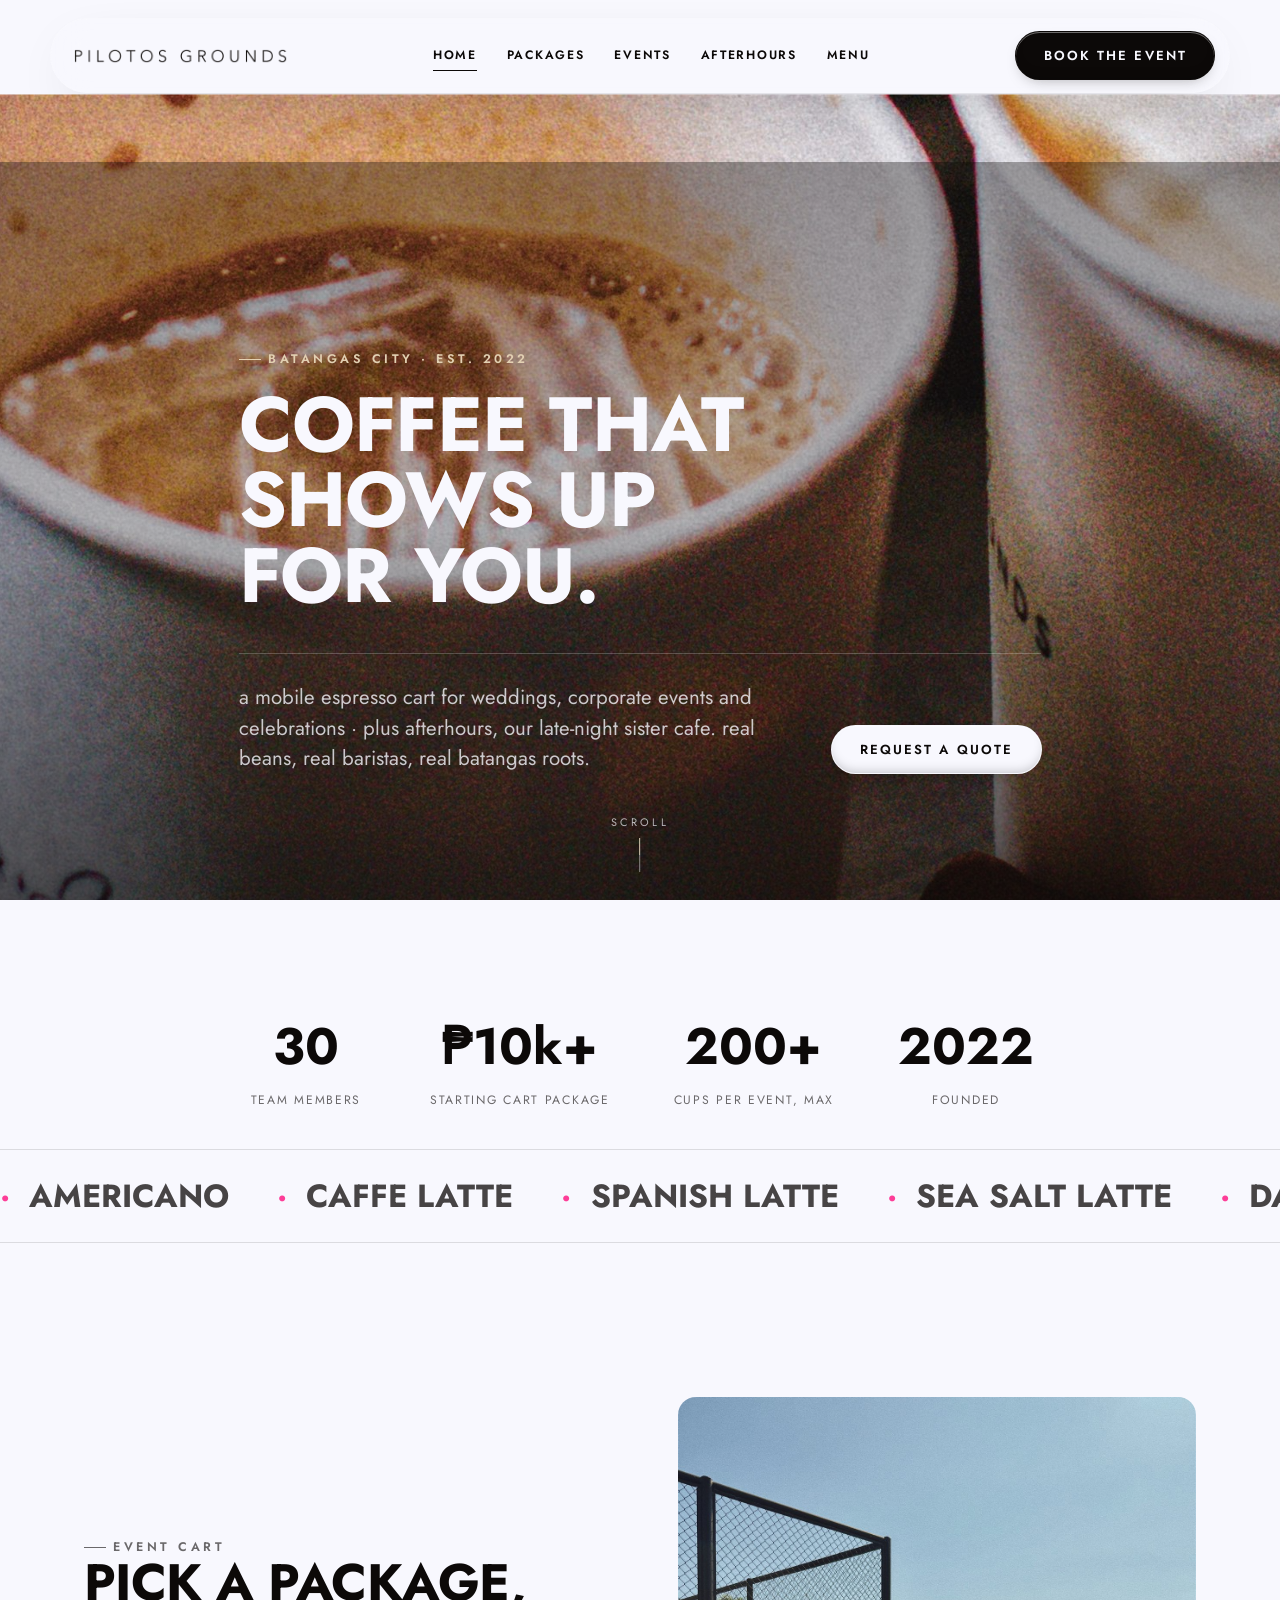
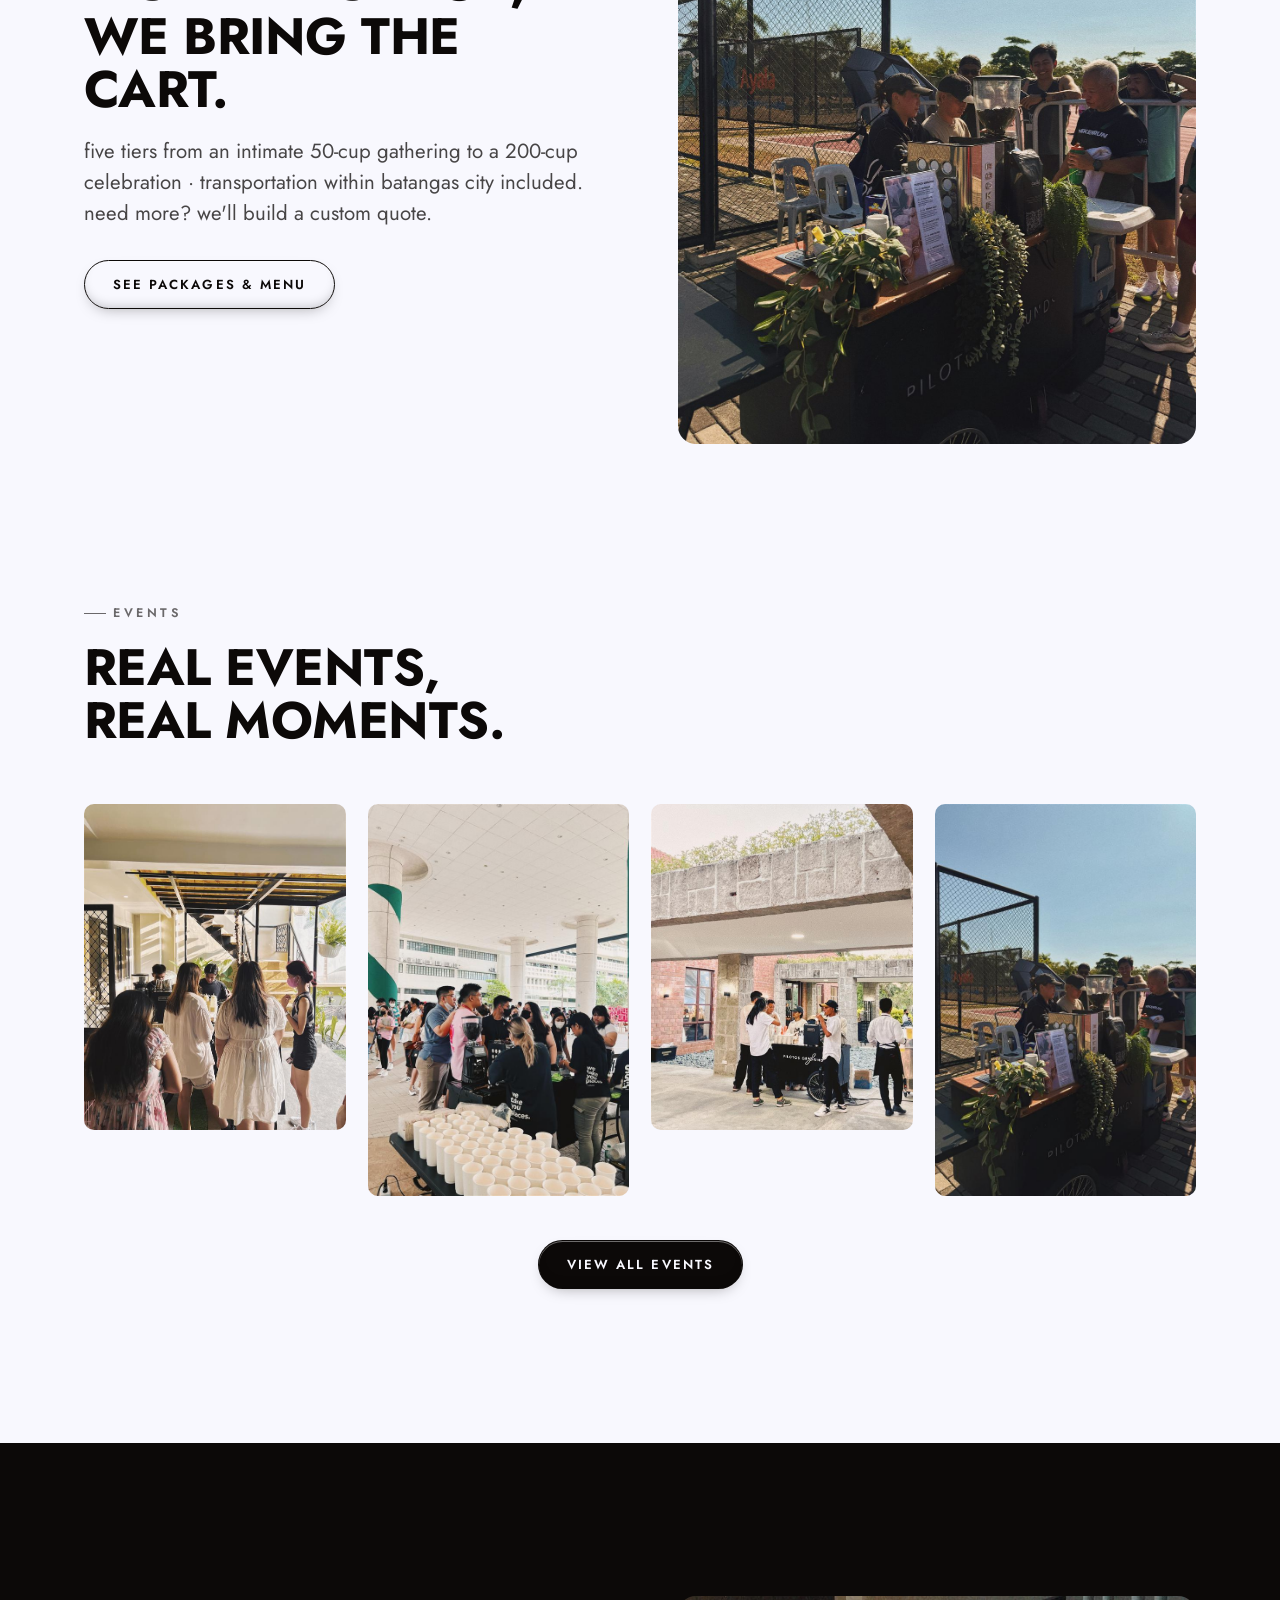
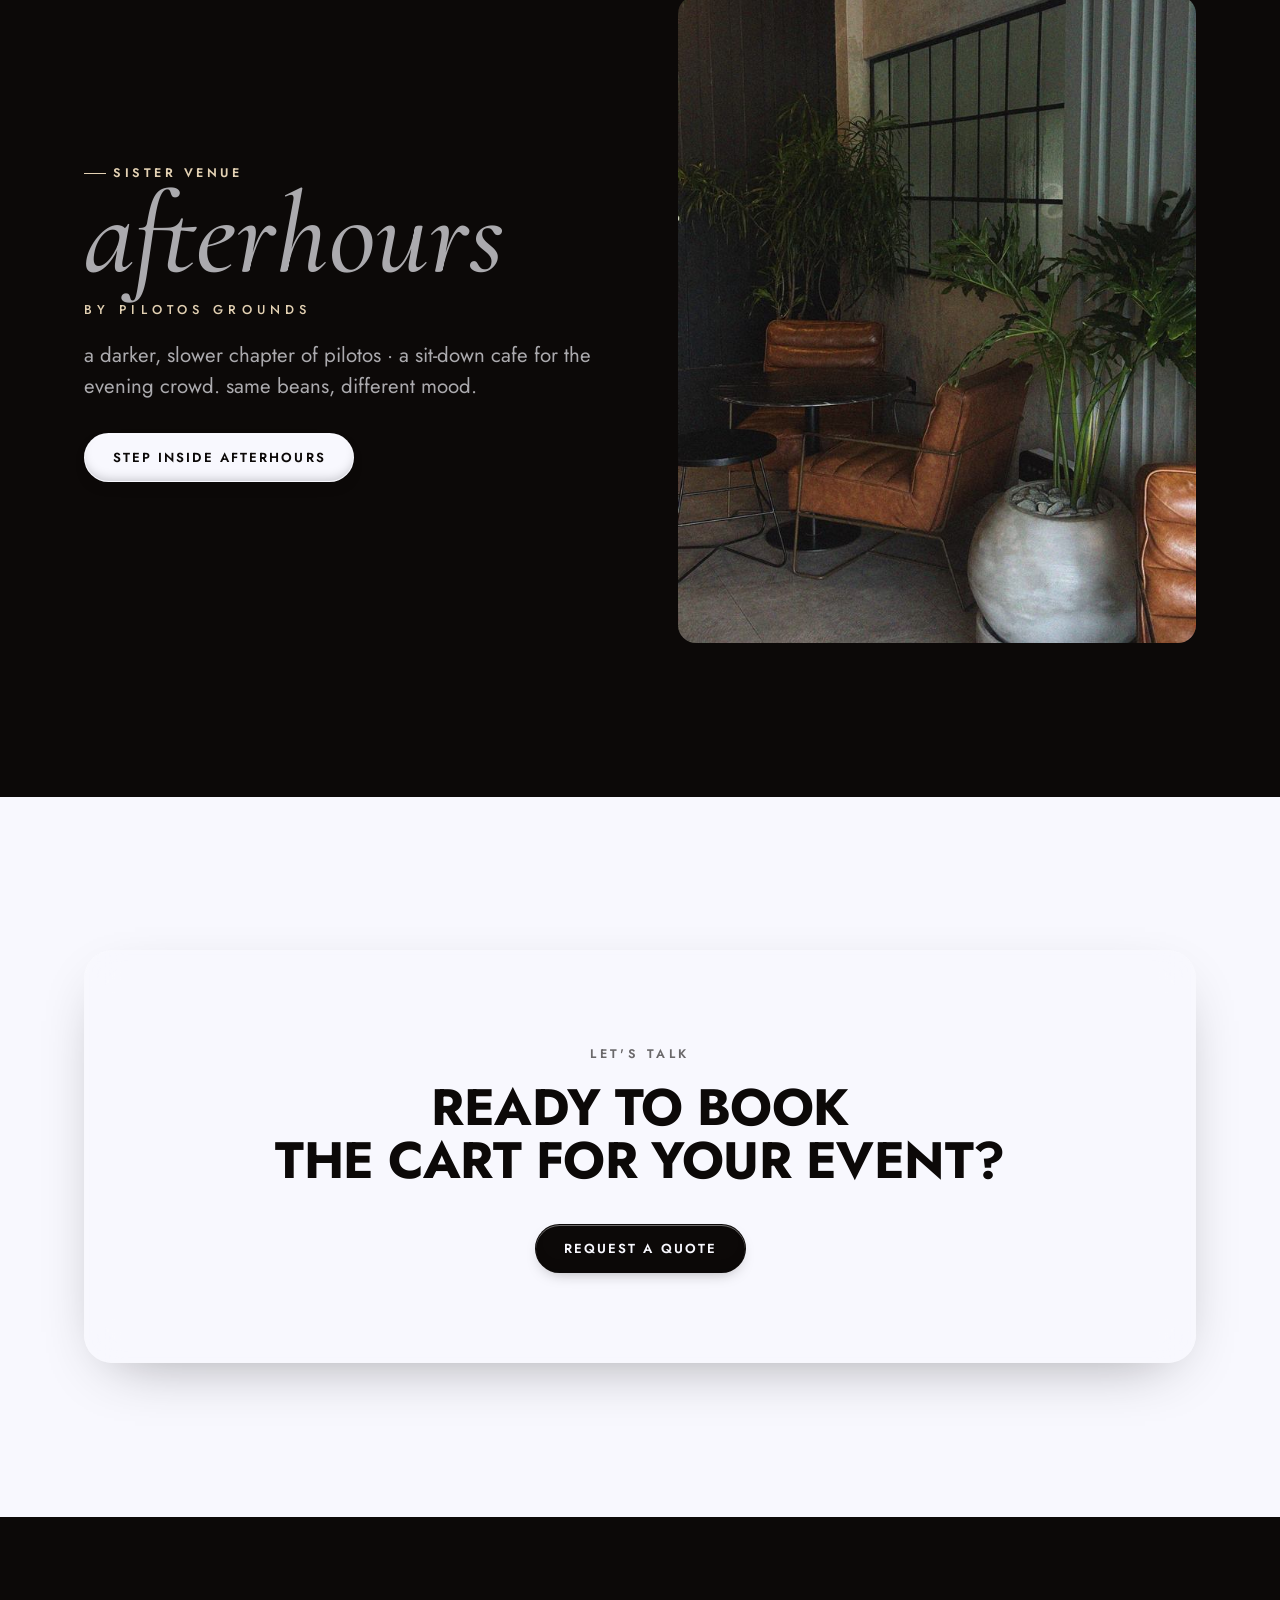
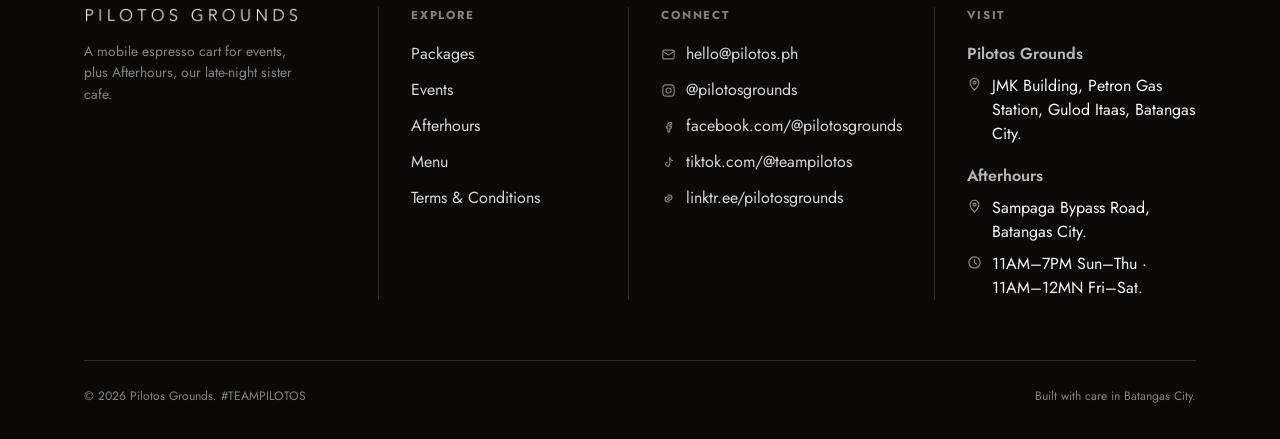
==== index.html @ 887de777 "Round 3 revisions: layout balancing across menu/packages/afterhours, gallery reorder Fix photo/text " ====
<!doctype html>
<html lang="en">
<head>
<meta charset="UTF-8">
<meta name="viewport" content="width=device-width, initial-scale=1">
<title>Pilotos Grounds · Mobile Coffee Cart &amp; Afterhours, Batangas City</title>
<meta name="description" content="Pilotos Grounds: a Batangas City coffee brand serving espresso through our mobile event cart and our late-night sister venue, Afterhours. Book your event cart today.">
<link rel="icon" href="assets/img/logo-black.png">
<link rel="stylesheet" href="assets/css/style.css">
<script>if(sessionStorage.getItem("pg_intro_seen")){document.write("<style>#preloader{display:none!important}</style>")}</script>
</head>
<body data-page="home">

<div id="preloader">
  <div class="preloader-mark"><img src="assets/img/logo-black.png" alt="" style="filter:invert(1)"></div>
</div>

<header class="site-nav glass">
  <a href="index.html" class="logo"><img src="assets/img/logo-black.png" alt="Pilotos Grounds"></a>
  <nav class="nav-links">
    <a href="index.html" data-page="home">Home</a>
    <a href="packages.html" data-page="packages">Packages</a>
    <a href="portfolio.html" data-page="portfolio">Events</a>
    <a href="afterhours.html" data-page="afterhours">Afterhours</a>
    <a href="menu.html" data-page="menu">Menu</a>
    <a href="contact.html?type=cart" class="btn btn--ghost">Book the Event</a>
  </nav>
  <div class="nav-cta">
    <a href="contact.html?type=cart" class="btn magnetic"><span>Book the Event</span></a>
    <button class="nav-toggle" aria-label="Menu"><span></span><span></span><span></span></button>
  </div>
</header>

<main>

  <!-- HERO -->
  <section class="hero">
    <div class="hero-media" data-parallax="0.18">
      <img src="assets/img/pilotos/home-hero.jpg" alt="Pilotos Grounds cups served at an event">
    </div>
    <div class="container">
      <p class="eyebrow hero-eyebrow" style="opacity:0;transform:translateY(16px)">batangas city · est. 2022</p>
      <h1><span class="line"><span>Coffee that</span></span><span class="line"><span>shows up</span></span><span class="line"><span>for you.</span></span></h1>
      <div class="hero-sub" style="opacity:0;transform:translateY(16px)">
        <p class="lede">a mobile espresso cart for weddings, corporate events and celebrations · plus afterhours, our late-night sister cafe. real beans, real baristas, real batangas roots.</p>
        <a href="contact.html" class="btn btn--light magnetic"><span>Request a Quote</span></a>
      </div>
    </div>
    <div class="scroll-cue"><span>Scroll</span><span class="stick"></span></div>
  </section>

  <!-- STATS -->
  <section class="section" style="padding-top:60px;padding-bottom:40px">
    <div class="container">
      <div class="stat-row reveal">
        <div class="stat"><span class="num"><span data-count="30">0</span></span><div class="cap">Team Members</div></div>
        <div class="stat"><span class="num">₱<span data-count="10">0</span>k+</span><div class="cap">Starting Cart Package</div></div>
        <div class="stat"><span class="num"><span data-count="200">0</span>+</span><div class="cap">Cups per Event, Max</div></div>
        <div class="stat"><span class="num"><span data-count="2022" data-no-group>0</span></span><div class="cap">Founded</div></div>
      </div>
    </div>
  </section>

  <!-- MARQUEE -->
  <div class="marquee">
    <div class="marquee-track">
      <span><i>·</i>Americano</span><span><i>·</i>Caffe Latte</span><span><i>·</i>Spanish Latte</span><span><i>·</i>Sea Salt Latte</span><span><i>·</i>Dark Mocha</span><span><i>·</i>Matcha Latte</span><span><i>·</i>Chocolatte</span>
      <span><i>·</i>Americano</span><span><i>·</i>Caffe Latte</span><span><i>·</i>Spanish Latte</span><span><i>·</i>Sea Salt Latte</span><span><i>·</i>Dark Mocha</span><span><i>·</i>Matcha Latte</span><span><i>·</i>Chocolatte</span>
    </div>
  </div>

  <!-- PACKAGES TEASER -->
  <section class="section">
    <div class="container split">
      <div class="reveal">
        <p class="eyebrow">event cart</p>
        <h2>Pick a package,<br>we bring the cart.</h2>
        <p class="lede" style="margin-top:20px">five tiers from an intimate 50-cup gathering to a 200-cup celebration · transportation within batangas city included. need more? we'll build a custom quote.</p>
        <a href="packages.html" class="btn btn--ghost magnetic" style="margin-top:32px"><span>See Packages &amp; Menu</span></a>
      </div>
      <div class="reveal-scale">
        <img src="assets/img/pilotos/DSC_0292.jpg" alt="Pilotos Grounds mobile cart set up at an event" style="border-radius:18px;aspect-ratio:4/5;object-fit:cover;">
      </div>
    </div>
  </section>

  <!-- PORTFOLIO TEASER -->
  <section class="section" style="padding-top:0">
    <div class="container">
      <div class="section-head reveal">
        <p class="eyebrow">events</p>
        <h2>Real events,<br>real moments.</h2>
      </div>
      <div class="grid grid-4 stagger">
        <div class="gallery-item"><img src="assets/img/pilotos/thumbs/home-event-1.jpg" alt="Pilotos Grounds cart serving guests at an event"></div>
        <div class="gallery-item tall"><img src="assets/img/pilotos/thumbs/home-event-2.jpg" alt="Pilotos Grounds cart at a corporate event"></div>
        <div class="gallery-item"><img src="assets/img/pilotos/thumbs/home-event-3.jpg" alt="Pilotos Grounds branded cart"></div>
        <div class="gallery-item tall"><img src="assets/img/pilotos/thumbs/home-event-4.jpg" alt="Pilotos Grounds cart at an outdoor sports event"></div>
      </div>
      <div style="text-align:center;margin-top:44px">
        <a href="portfolio.html" class="btn magnetic"><span>View All Events</span></a>
      </div>
    </div>
  </section>

  <!-- AFTERHOURS TEASER -->
  <section class="section theme-afterhours">
    <div class="container split">
      <div class="reveal-scale" style="order:2">
        <img src="assets/img/afterhours/interior/thumbs/sister-venue.jpg" alt="Afterhours by Pilotos Grounds lounge seating" style="border-radius:18px;aspect-ratio:4/5;object-fit:cover;">
      </div>
      <div class="reveal">
        <p class="eyebrow">sister venue</p>
        <p class="ah-wordmark">afterhours<small>by Pilotos Grounds</small></p>
        <p class="lede" style="margin-top:24px;max-width:44ch;">a darker, slower chapter of pilotos · a sit-down cafe for the evening crowd. same beans, different mood.</p>
        <a href="afterhours.html" class="btn btn--light magnetic" style="margin-top:32px"><span>Step Inside Afterhours</span></a>
      </div>
    </div>
  </section>

  <!-- CTA -->
  <section class="section">
    <div class="container">
      <div class="glass reveal" style="border-radius:28px;padding:clamp(40px,7vw,90px);text-align:center;">
        <p class="eyebrow no-line" style="justify-content:center">let's talk</p>
        <h2 style="margin-top:16px">Ready to book<br>the cart for your event?</h2>
        <a href="contact.html" class="btn magnetic" style="margin-top:36px"><span>Request a Quote</span></a>
      </div>
    </div>
  </section>


</main>

<footer class="site-footer">
  <div class="container">
    <div class="foot-top">
      <div>
        <div class="foot-logo"><img src="assets/img/logo-white.png" alt="Pilotos Grounds"></div>
        <p class="foot-tagline">A mobile espresso cart for events, plus Afterhours, our late-night sister cafe.</p>
      </div>
      <div>
        <h4>Explore</h4>
        <ul class="foot-links">
          <li><a href="packages.html">Packages</a></li>
          <li><a href="portfolio.html">Events</a></li>
          <li><a href="afterhours.html">Afterhours</a></li>
          <li><a href="menu.html">Menu</a></li>
          <li><a href="packages.html#terms">Terms &amp; Conditions</a></li>
        </ul>
      </div>
      <div>
        <h4>Connect</h4>
        <ul class="foot-links">
          <li><a href="mailto:hello@pilotos.ph"><svg viewBox="0 0 24 24" fill="none" stroke="currentColor" stroke-width="1.8" stroke-linecap="round" stroke-linejoin="round"><rect x="3" y="5" width="18" height="14" rx="2"/><path d="m3 7 9 6 9-6"/></svg>hello@pilotos.ph</a></li>
          <li><a href="https://instagram.com/pilotosgrounds" target="_blank" rel="noopener"><svg viewBox="0 0 24 24" fill="none" stroke="currentColor" stroke-width="1.8" stroke-linecap="round" stroke-linejoin="round"><rect x="3" y="3" width="18" height="18" rx="5"/><circle cx="12" cy="12" r="4"/><circle cx="17.5" cy="6.5" r="1" fill="currentColor" stroke="none"/></svg>@pilotosgrounds</a></li>
          <li><a href="https://www.facebook.com/@pilotosgrounds" target="_blank" rel="noopener"><svg viewBox="0 0 24 24" fill="none" stroke="currentColor" stroke-width="1.8" stroke-linecap="round" stroke-linejoin="round"><path d="M15 8.5h2V5.5h-2a4 4 0 0 0-4 4v2H9v3h2v6h3v-6h2.2l.8-3H14v-2a1 1 0 0 1 1-1Z"/></svg>facebook.com/@pilotosgrounds</a></li>
          <li><a href="https://www.tiktok.com/@teampilotos" target="_blank" rel="noopener"><svg viewBox="0 0 24 24" fill="none" stroke="currentColor" stroke-width="1.8" stroke-linecap="round" stroke-linejoin="round"><path d="M14 4v10.8a3.3 3.3 0 1 1-3-3.28"/><path d="M14 4c0 2.6 2 4.6 4.5 4.7"/></svg>tiktok.com/@teampilotos</a></li>
          <li><a href="https://linktr.ee/pilotosgrounds" target="_blank" rel="noopener"><svg viewBox="0 0 24 24" fill="none" stroke="currentColor" stroke-width="1.8" stroke-linecap="round" stroke-linejoin="round"><path d="m9.5 14.5 5-5"/><path d="M11 6.5h2.5a4 4 0 0 1 0 8H12"/><path d="M13 17.5h-2.5a4 4 0 0 1 0-8H12"/></svg>linktr.ee/pilotosgrounds</a></li>
        </ul>
      </div>
      <div>
        <h4>Visit</h4>
        <p style="font-weight:600;opacity:.85;margin-bottom:4px">Pilotos Grounds</p>
        <div class="foot-visit-row"><svg viewBox="0 0 24 24" fill="none" stroke="currentColor" stroke-width="1.8" stroke-linecap="round" stroke-linejoin="round"><path d="M12 21s7-7.4 7-12a7 7 0 1 0-14 0c0 4.6 7 12 7 12Z"/><circle cx="12" cy="9" r="2.4"/></svg><span>JMK Building, Petron Gas Station, Gulod Itaas, Batangas City.</span></div>
        <p style="font-weight:600;opacity:.85;margin-top:18px;margin-bottom:4px">Afterhours</p>
        <div class="foot-visit-row"><svg viewBox="0 0 24 24" fill="none" stroke="currentColor" stroke-width="1.8" stroke-linecap="round" stroke-linejoin="round"><path d="M12 21s7-7.4 7-12a7 7 0 1 0-14 0c0 4.6 7 12 7 12Z"/><circle cx="12" cy="9" r="2.4"/></svg><span>Sampaga Bypass Road, Batangas City.</span></div>
        <div class="foot-visit-row"><svg viewBox="0 0 24 24" fill="none" stroke="currentColor" stroke-width="1.8" stroke-linecap="round" stroke-linejoin="round"><circle cx="12" cy="12" r="9"/><path d="M12 7.5v5l3.2 2"/></svg><span>11AM–7PM Sun–Thu · 11AM–12MN Fri–Sat.</span></div>
      </div>
    </div>
    <div class="foot-bottom">
      <span>© 2026 Pilotos Grounds. #TEAMPILOTOS</span>
      <span>Built with care in Batangas City.</span>
    </div>
  </div>
</footer>

<div id="lightbox">
  <button class="lb-close">Close ✕</button>
  <button class="lb-nav lb-prev" aria-label="Previous image">‹</button>
  <img src="" alt="">
  <button class="lb-nav lb-next" aria-label="Next image">›</button>
</div>

<nav class="mobile-tabbar" aria-label="Mobile navigation">
  <div class="mobile-tabbar-inner">
    <a href="index.html" data-page="home">
      <svg viewBox="0 0 24 24" fill="none" stroke="currentColor" stroke-width="1.8" stroke-linecap="round" stroke-linejoin="round"><path d="M3 11l9-7 9 7"/><path d="M5 9.5V20a1 1 0 0 0 1 1h4v-6h4v6h4a1 1 0 0 0 1-1V9.5"/></svg>
      <span>Home</span>
    </a>
    <a href="packages.html" data-page="packages">
      <svg viewBox="0 0 24 24" fill="none" stroke="currentColor" stroke-width="1.8" stroke-linecap="round" stroke-linejoin="round"><circle cx="9" cy="20" r="1.4"/><circle cx="17" cy="20" r="1.4"/><path d="M3 4h2l2.2 11.2a2 2 0 0 0 2 1.6h7.6a2 2 0 0 0 2-1.6L21 8H6"/></svg>
      <span>Packages</span>
    </a>
    <a href="menu.html" data-page="menu">
      <svg viewBox="0 0 24 24" fill="none" stroke="currentColor" stroke-width="1.8" stroke-linecap="round" stroke-linejoin="round"><path d="M4 8h13v6a5 5 0 0 1-5 5H9a5 5 0 0 1-5-5V8Z"/><path d="M17 9h1.5a2.5 2.5 0 0 1 0 5H17"/></svg>
      <span>Menu</span>
    </a>
    <a href="portfolio.html" data-page="portfolio">
      <svg viewBox="0 0 24 24" fill="none" stroke="currentColor" stroke-width="1.8" stroke-linecap="round" stroke-linejoin="round"><rect x="3" y="3" width="8" height="8" rx="1.5"/><rect x="13" y="3" width="8" height="8" rx="1.5"/><rect x="3" y="13" width="8" height="8" rx="1.5"/><rect x="13" y="13" width="8" height="8" rx="1.5"/></svg>
      <span>Events</span>
    </a>
    <a href="contact.html" data-page="contact">
      <svg viewBox="0 0 24 24" fill="none" stroke="currentColor" stroke-width="1.8" stroke-linecap="round" stroke-linejoin="round"><rect x="3" y="5" width="18" height="14" rx="2"/><path d="m3 7 9 6 9-6"/></svg>
      <span>Contact</span>
    </a>
  </div>
</nav>

<script src="https://cdnjs.cloudflare.com/ajax/libs/gsap/3.12.5/gsap.min.js"></script>
<script src="https://cdnjs.cloudflare.com/ajax/libs/gsap/3.12.5/ScrollTrigger.min.js"></script>
<script src="https://cdn.jsdelivr.net/npm/@studio-freight/lenis@1.0.42/dist/lenis.min.js"></script>
<script src="assets/js/main.js"></script>
</body>
</html>
---- assets/css/style.css ----
/* ==========================================================================
   PILOTOS GROUNDS — design tokens + base
   Brand colors/type per brand guide. Motion-forward, glass UI, premium feel.
   ========================================================================== */

@import url('https://fonts.googleapis.com/css2?family=Jost:wght@300;400;500;600;700&family=Cormorant+Garamond:ital,wght@0,400;0,500;1,400&display=swap');

/* Smooth cross-page transitions (progressive enhancement — ignored where unsupported) */
@view-transition{
  navigation: auto;
}

:root{
  /* brand palette (exact hexes from brand guide p.6) */
  --black:   #0C0908;
  --white:   #F8F8FE;
  --beige:   #E3D1B3;
  --pink:    #FF0077;

  --ink:     var(--black);
  --paper:   var(--white);
  --line:    rgba(12,9,8,0.12);

  --font-sans: "Avenir Next", Avenir, "Jost", "Segoe UI", Helvetica, Arial, sans-serif;
  --font-display: "Avenir Next", Avenir, "Jost", "Segoe UI", Helvetica, Arial, sans-serif;
  --font-script: "Cormorant Garamond", "Times New Roman", serif;

  --container: 1240px;
  --gutter: clamp(20px, 5vw, 64px);

  --ease: cubic-bezier(.16,.84,.24,1);
  --dur-fast: .3s;
  --dur: .6s;
  --dur-slow: 1s;

  --radius: 18px;
  --radius-sm: 10px;

  color-scheme: light;
}

*, *::before, *::after{ box-sizing: border-box; }
html{ scroll-behavior: auto; }
html.has-lenis{ scroll-behavior: auto; }

body{
  margin:0;
  background: var(--paper);
  color: var(--ink);
  font-family: var(--font-sans);
  font-weight: 400;
  line-height: 1.5;
  -webkit-font-smoothing: antialiased;
  overflow-x: hidden;
}

img{ max-width:100%; display:block; }
a{ color: inherit; text-decoration:none; }
button{ font-family: inherit; cursor:pointer; }
ul{ list-style:none; margin:0; padding:0; }
h1,h2,h3,h4,p{ margin:0; }

.container{ max-width: var(--container); margin-inline:auto; padding-inline: var(--gutter); }

section{ position:relative; }

.eyebrow{
  display:inline-flex; align-items:center; gap:.6em;
  font-size: .78rem; letter-spacing:.28em; text-transform:uppercase;
  color: var(--ink); opacity:.6; font-weight:600;
}
.eyebrow::before{
  content:""; width: 22px; height:1px; background: currentColor; display:inline-block;
}
.eyebrow.no-line::before{ display:none; }

h1, .h1{
  font-family: var(--font-display);
  font-weight: 700;
  letter-spacing: -.01em;
  font-size: clamp(2.6rem, 6vw, 5.4rem);
  line-height: .98;
  text-transform: uppercase;
}
h2, .h2{
  font-family: var(--font-display);
  font-weight: 700;
  font-size: clamp(2rem, 4vw, 3.2rem);
  line-height: 1.04;
  text-transform: uppercase;
  letter-spacing: -.01em;
}
h3, .h3{
  font-family: var(--font-display);
  font-weight: 600;
  font-size: clamp(1.2rem, 2vw, 1.6rem);
  letter-spacing: .01em;
}
p{ color: rgba(12,9,8,.72); }
.lede{ font-size: clamp(1.05rem, 1.6vw, 1.35rem); color: rgba(12,9,8,.75); max-width: 46ch; }
@media (max-width: 480px){
  .lede-compact{ font-size: .88rem; line-height:1.5; }
}

/* ==========================================================================
   Buttons
   ========================================================================== */
.btn{
  --btn-fg: var(--white);
  --btn-bg: var(--black);
  position:relative;
  display:inline-flex; align-items:center; justify-content:center; gap:.6em;
  padding: 1.05em 2.1em;
  border-radius: 999px;
  background: var(--btn-bg);
  color: var(--btn-fg);
  font-size: .82rem;
  letter-spacing:.16em;
  text-transform:uppercase;
  font-weight:600;
  border: 1px solid transparent;
  box-shadow: inset 0 1px 0 rgba(255,255,255,.4), inset 0 -6px 12px -6px rgba(0,0,0,.25), 0 6px 16px -8px rgba(12,9,8,.4);
  transition: transform .5s var(--ease), background .35s ease, color .35s ease, border-color .35s ease, box-shadow .35s ease;
  overflow:hidden;
  isolation:isolate;
}
.btn::before{
  content:"";
  position:absolute; inset:0;
  background: var(--pink);
  transform: translateY(101%);
  transition: transform .45s var(--ease);
  z-index:-1;
}
.btn::after{
  content:"";
  position:absolute; top:-20%; left:-65%; width:35%; height:140%;
  background: linear-gradient(115deg, transparent, rgba(255,255,255,.65) 45%, transparent 70%);
  transform: skewX(-22deg);
  transition: left .85s var(--ease);
  pointer-events:none;
}
.btn:hover::before{ transform:translateY(0); }
.btn:hover::after{ left:135%; }
.btn:hover{ color: var(--white); box-shadow: inset 0 1px 0 rgba(255,255,255,.5), inset 0 -6px 14px -6px rgba(0,0,0,.3), 0 10px 24px -10px rgba(12,9,8,.5); }
.btn:active{ transform: scale(.96); }

.btn--ghost{
  --btn-bg: transparent;
  --btn-fg: var(--ink);
  border-color: currentColor;
}
.btn--ghost::before{ background: var(--ink); }
.btn--ghost:hover{ color: var(--white); }

.btn--light{
  --btn-bg: var(--white);
  --btn-fg: var(--black);
}
.btn--light::before{ background: var(--pink); }

/* magnetic wrapper set by JS via inline transform on .btn */
.magnetic{ will-change: transform; }

/* ==========================================================================
   Glass surfaces
   ========================================================================== */
.glass{
  background: rgba(248,248,254,0.55);
  backdrop-filter: blur(18px) saturate(140%);
  -webkit-backdrop-filter: blur(18px) saturate(140%);
  border: 1px solid rgba(248,248,254,0.6);
  box-shadow: 0 20px 60px -30px rgba(12,9,8,.45);
}
.glass-dark{
  background: rgba(12,9,8,0.45);
  backdrop-filter: blur(18px) saturate(140%);
  -webkit-backdrop-filter: blur(18px) saturate(140%);
  border: 1px solid rgba(248,248,254,0.14);
  box-shadow: 0 20px 60px -30px rgba(0,0,0,.6);
}

/* ==========================================================================
   Preloader
   ========================================================================== */
#preloader{
  position:fixed; inset:0; z-index:9999;
  background: var(--black);
  display:flex; align-items:center; justify-content:center;
  transition: opacity .8s var(--ease), visibility .8s var(--ease);
}
#preloader.is-hidden{ opacity:0; visibility:hidden; pointer-events:none; }
.preloader-mark{
  width: min(280px, 56vw);
}
.preloader-mark img{ width:100%; height:auto; display:block; animation: logo-pop .9s var(--ease) forwards; }
@keyframes logo-pop{
  0%{ transform: scale(.88) translateY(10px); opacity:0; }
  100%{ transform: none; opacity:1; }
}
/* ==========================================================================
   Custom cursor (desktop / fine pointer only, toggled via JS + media query)
   ========================================================================== */
.has-custom-cursor,
.has-custom-cursor a,
.has-custom-cursor button,
.has-custom-cursor .gallery-item{
  cursor: url("../img/cursor-cup.svg") 2 2, auto;
}
html.has-custom-cursor body.theme-afterhours,
html.has-custom-cursor body.theme-afterhours a,
html.has-custom-cursor body.theme-afterhours button,
html.has-custom-cursor body.theme-afterhours .gallery-item{
  cursor: url("../img/cursor-cup-white.svg") 2 2, auto;
}

/* ==========================================================================
   Nav
   ========================================================================== */
.site-nav{
  position:fixed; top: 18px; left:50%; transform: translateX(-50%);
  z-index: 500;
  width: min(1180px, calc(100% - 32px));
  display:flex; align-items:center; justify-content:space-between;
  padding: 12px 14px 12px 22px;
  border-radius: 999px;
  transition: background .4s ease, box-shadow .4s ease;
}
.site-nav .logo img{ height: 16px; width:auto; }
.nav-links{ display:flex; align-items:center; gap: 30px; }
.nav-links a{
  position:relative;
  font-size:.76rem; letter-spacing:.14em; text-transform:uppercase; font-weight:600;
  padding: 4px 0;
}
.nav-links a::after{
  content:""; position:absolute; left:0; bottom:-2px; width:100%; height:1px;
  background: currentColor; transform: scaleX(0); transform-origin: right;
  transition: transform .4s var(--ease);
}
.nav-links a:hover::after, .nav-links a.is-active::after{ transform: scaleX(1); transform-origin:left; }
.nav-links a.is-active{ opacity: 1; }
.nav-cta{ display:flex; align-items:center; gap:14px; }
.nav-toggle{ display:none; background:none; border:0; width:44px; height:44px; position:relative; }
.nav-toggle span{ position:absolute; left:11px; right:11px; height:2px; background: var(--ink); transition: transform .3s ease, opacity .3s ease; }
.nav-toggle span:nth-child(1){ top:14px; }
.nav-toggle span:nth-child(2){ top:21px; }
.nav-toggle span:nth-child(3){ top:28px; }

.site-nav.theme-afterhours.glass{
  background: rgba(12,9,8,0.55);
  border-color: rgba(248,248,254,0.14);
}

@media (max-width: 880px){
  .nav-links{
    position:fixed; inset: 78px 12px auto 12px;
    flex-direction:column; align-items:flex-start; gap:22px;
    padding: 28px 24px; border-radius: 26px;
    background: rgba(248,248,254,.6);
    backdrop-filter: blur(24px) saturate(180%);
    -webkit-backdrop-filter: blur(24px) saturate(180%);
    color: var(--ink);
    border: 1px solid rgba(255,255,255,.5);
    box-shadow: 0 30px 60px -20px rgba(12,9,8,.4), inset 0 1px 0 rgba(255,255,255,.7);
    transform: translateY(-18px) scale(.9); opacity:0; visibility:hidden;
    filter: blur(6px);
    transition: transform .55s cubic-bezier(.34,1.56,.64,1), opacity .4s ease, visibility .55s, filter .45s ease;
  }
  .nav-links.is-open{ transform:translateY(0) scale(1); opacity:1; visibility:visible; filter:blur(0); }
  .nav-links a, .nav-links .btn{
    transition: transform .45s var(--ease), opacity .4s ease;
  }
  .nav-links:not(.is-open) a, .nav-links:not(.is-open) .btn{ transform: translateY(8px); opacity:0; }
  .nav-links.is-open a:nth-child(1), .nav-links.is-open .btn:nth-child(1){ transition-delay: .04s; }
  .nav-links.is-open a:nth-child(2), .nav-links.is-open .btn:nth-child(2){ transition-delay: .08s; }
  .nav-links.is-open a:nth-child(3), .nav-links.is-open .btn:nth-child(3){ transition-delay: .12s; }
  .nav-links.is-open a:nth-child(4), .nav-links.is-open .btn:nth-child(4){ transition-delay: .16s; }
  .nav-links.is-open a:nth-child(5), .nav-links.is-open .btn:nth-child(5){ transition-delay: .2s; }
  .nav-links.is-open a:nth-child(6), .nav-links.is-open .btn:nth-child(6){ transition-delay: .24s; }
  .nav-links.is-open a:nth-child(7), .nav-links.is-open .btn:nth-child(7){ transition-delay: .28s; }
  .nav-toggle{ display:block; }
  .nav-cta > .btn{ display:none; }
  .nav-links .btn{
    display:inline-flex; margin-top:4px;
  }
  .site-nav.theme-afterhours .nav-links{
    background: rgba(20,17,16,.6);
    border-color: rgba(255,255,255,.14);
    color: var(--white);
    box-shadow: 0 30px 60px -20px rgba(0,0,0,.6), inset 0 1px 0 rgba(255,255,255,.08);
  }
}
@media (min-width: 881px){
  .nav-links .btn{ display:none; }
}

/* ==========================================================================
   Hero
   ========================================================================== */
.hero{
  min-height: 100svh;
  display:flex; flex-direction:column; justify-content:flex-end;
  padding: 140px 0 clamp(110px, 14vh, 170px);
  overflow:hidden;
  color: var(--white);
}
.hero-media{
  position:absolute; inset:0; z-index:-2;
}
.hero-media img{
  width:100%; height:100%; object-fit:cover;
  transform: scale(1.15);
}
.hero-media::after{
  content:""; position:absolute; inset:0;
  background: linear-gradient(180deg, rgba(12,9,8,.35) 0%, rgba(12,9,8,.25) 40%, rgba(12,9,8,.88) 100%);
}
.hero-eyebrow{ color: var(--beige); opacity:1; }

/* Reusable dark photo backdrop for a mid-page section (not the page hero) */
.section-media{
  position:absolute; inset:0; z-index:0;
}
.section-media img{
  width:100%; height:100%; object-fit:cover;
}
.section-media::after{
  content:""; position:absolute; inset:0;
  background: linear-gradient(180deg, rgba(12,9,8,.55) 0%, rgba(12,9,8,.72) 55%, rgba(12,9,8,.92) 100%);
}
.section--media-dark{ position:relative; overflow:hidden; }
.section--media-dark > .container{ position:relative; z-index:1; }
.section--media-dark .price-card{
  background: rgba(12,9,8,.6);
  backdrop-filter: blur(20px) saturate(140%);
  -webkit-backdrop-filter: blur(20px) saturate(140%);
  border-color: rgba(248,248,254,.16);
}
.section--media-dark .price-card li{ color: rgba(248,248,254,.62); }
.section--media-dark .price-card li svg{ opacity:.55; }
.section--media-dark .price-card li b{ color: var(--white); }
.section--media-dark .price-card ul{ border-color: rgba(248,248,254,.18); }
.section--media-dark .price-card.is-featured{
  background: var(--beige); color: var(--black);
  border-color: transparent;
}
.section--media-dark .price-card.is-featured p{ color: rgba(12,9,8,.6); }
.section--media-dark .price-card.is-featured li{ color: rgba(12,9,8,.55); }
.section--media-dark .price-card.is-featured li b{ color: var(--black); }
.section--media-dark .price-card.is-featured ul{ border-color: rgba(12,9,8,.16); }
.section--media-dark .price-card > .eyebrow{ opacity:.85 !important; }

.hero h1{ margin-top:18px; max-width: 16ch; }
.hero h1 .line{ display:block; overflow:hidden; }
.hero h1 .line span{ display:inline-block; transform: translateY(115%); }
.hero-sub{
  display:flex; flex-wrap:wrap; gap: 40px; align-items:flex-end; justify-content:space-between;
  margin-top: 40px; padding-top:28px; border-top: 1px solid rgba(248,248,254,.22);
}
.hero-sub p{ color: rgba(248,248,254,.78); }
.scroll-cue{
  position:absolute; bottom: 28px; left:50%; transform:translateX(-50%);
  display:flex; flex-direction:column; align-items:center; gap:8px;
  color: rgba(248,248,254,.7); font-size:.68rem; letter-spacing:.3em; text-transform:uppercase;
  z-index:2;
}
@media (max-height: 720px){ .scroll-cue{ display:none; } }
.scroll-cue .stick{ width:1px; height:34px; background: rgba(248,248,254,.5); overflow:hidden; }
.scroll-cue .stick::after{
  content:""; display:block; width:100%; height:50%; background: var(--beige);
  animation: cue 1.8s ease-in-out infinite;
}
@keyframes cue{ 0%{ transform:translateY(-100%);} 100%{ transform:translateY(200%);} }

/* ==========================================================================
   Reveal / stagger utility (GSAP targets these)
   ========================================================================== */
.reveal{ opacity:0; transform: translateY(48px); }
.reveal-fade{ opacity:0; }
.reveal-scale{ opacity:0; transform: scale(.92); }
.stagger > *{ opacity:0; transform: translateY(36px); }

@media (prefers-reduced-motion: reduce){
  .reveal, .reveal-fade, .reveal-scale, .stagger > *{ opacity:1 !important; transform:none !important; }
  .hero h1 .line span{ transform:none; }
}

/* ==========================================================================
   Sections / generic layout blocks
   ========================================================================== */
.section{ padding: clamp(80px, 12vw, 160px) 0; }
.section-head{ max-width: 640px; margin-bottom: 56px; }
.section-head .eyebrow{ margin-bottom:18px; }

.split{
  display:grid; grid-template-columns: 1fr 1fr; gap: clamp(32px, 6vw, 90px); align-items:center;
}
@media (max-width: 880px){ .split{ grid-template-columns:1fr; } }

.stat-row{ display:flex; flex-wrap:wrap; justify-content:center; gap: clamp(28px,6vw,64px); margin-top: 48px; }
.stat{ min-width: 120px; text-align:center; }
.stat .num{ font-family:var(--font-display); font-weight:700; font-size: clamp(2.2rem,4vw,3.4rem); }
.stat .cap{ font-size:.76rem; letter-spacing:.14em; text-transform:uppercase; opacity:.6; margin-top:6px; }

/* ==========================================================================
   Cards: pricing / menu / gallery
   ========================================================================== */
.grid{ display:grid; gap: 22px; }
.grid-3{ grid-template-columns: repeat(3, 1fr); }
.grid-4{ grid-template-columns: repeat(4, 1fr); }
@media (max-width: 980px){ .grid-3{ grid-template-columns: repeat(2,1fr);} .grid-4{ grid-template-columns: repeat(2,1fr);} }
@media (max-width: 620px){ .grid-3, .grid-4{ grid-template-columns: 1fr; } }

/* Photo galleries: true masonry via CSS columns, independent from .grid */
[data-gallery]{
  display:block; column-count:3; column-gap:22px;
}
[data-gallery] .gallery-item{ break-inside:avoid; margin-bottom:22px; width:100%; }
[data-gallery].gallery-2col{ column-count:2; }
@media (max-width: 980px){ [data-gallery]{ column-count:2; } }
@media (max-width: 620px){ [data-gallery]{ column-count:1; column-gap:10px; } [data-gallery] .gallery-item{ margin-bottom:10px; } }

.price-grid{ align-items:start; }
.price-grid .price-card{ height:auto; }
.price-grid--room{ grid-template-columns: 0.86fr 0.86fr 1.28fr; align-items:stretch; }
.price-grid--room .price-card{ height:100%; }
@media (max-width: 980px){ .price-grid--room{ grid-template-columns: repeat(2,1fr); } }
@media (max-width: 620px){ .price-grid--room{ grid-template-columns: 1fr; } }
.price-card{
  display:flex; flex-direction:column; height:100%;
  border-radius: var(--radius);
  padding: 26px 24px;
  border: 1px solid var(--line);
  background: rgba(248,248,254,.5);
  position:relative;
  transition: transform .5s var(--ease), box-shadow .5s var(--ease), border-color .4s ease;
}
.price-card:hover{ transform: translateY(-8px); box-shadow: 0 30px 60px -30px rgba(12,9,8,.35); border-color: transparent; }
.price-card.is-featured{
  background: var(--black); color: var(--white);
}
.price-card.is-featured p, .price-card.is-featured .cap{ color: rgba(248,248,254,.7); }
.price-card .tag{
  position:absolute; top:-12px; right: 24px;
  background: var(--pink); color:var(--white);
  font-size:.68rem; letter-spacing:.14em; text-transform:uppercase; font-weight:700;
  padding: 6px 14px; border-radius:999px;
}
.price-card .amount{ font-family:var(--font-display); font-weight:700; font-size: clamp(1.7rem,2.6vw,2.2rem); letter-spacing:-.01em; margin: 8px 0 12px; }
.price-card .amount sup{ font-size:.9rem; opacity:.6; margin-left:4px; font-weight:500;}
.price-card ul{ display:grid; grid-template-columns:1fr 1fr; gap:12px 12px; margin-top:16px; padding-top:14px; border-top:1px solid var(--line); }
.price-card.is-featured ul{ border-color: rgba(248,248,254,.18); }
.price-card li{ display:flex; align-items:center; gap:10px; font-size:.92rem; color: rgba(12,9,8,.6); }
.price-card li svg{ width:16px; height:16px; flex-shrink:0; opacity:.5; }
.price-card.is-featured li{ color: rgba(248,248,254,.6); }
.price-card.is-featured li svg{ opacity:.65; }
.price-card li b{ font-weight:700; color: var(--ink); font-size:1rem; }
.price-card li b .dash{ font-weight:400; opacity:.45; font-size:.82em; }
.price-card.is-featured li b{ color: var(--white); }
.price-card > .eyebrow{ opacity:.7 !important; }

.menu-list{ border-top:1px solid var(--line); }
.menu-row{
  display:grid; grid-template-columns: 1.4fr auto auto; gap: 18px 26px; align-items:baseline;
  padding: 22px 4px; border-bottom:1px solid var(--line);
}
.menu-row .name{ font-family:var(--font-display); font-weight:600; font-size:1.05rem; text-transform:uppercase; letter-spacing:.02em; }
.menu-row .desc{ grid-column: 1 / -1; font-size:.9rem; color: rgba(12,9,8,.58); max-width: 62ch; margin-top:-6px; }
.menu-row .price{ text-align:right; font-weight:600; white-space:nowrap; }
.menu-row .price small{ display:block; font-weight:400; opacity:.5; font-size:.66rem; letter-spacing:.1em; text-transform:uppercase; }
.menu-list--no-price .menu-row{ grid-template-columns: 1fr; }
.menu-list--no-price .price{ display:none; }
/* Client asked specifically for the standalone Menu page's descriptions to
   go lowercase (menu.html is the only page besides afterhours.html — which
   has no .menu-row content — using .theme-afterhours). */
.theme-afterhours .menu-row .desc{ text-transform:lowercase; }
.addons{
  margin-top: 26px; padding: 8px 16px; border-radius: 999px;
  background: var(--beige); color: var(--black);
  display: inline-block; max-width: 100%;
  font-size: .8rem; line-height:1.5;
}
.addons b{ font-weight:700; }
.addons--mono, .theme-afterhours .addons--mono{ background: var(--white); color: var(--black); border: 1px solid rgba(248,248,254,.2); }
.addons--mono b{ color: var(--black); }

.gallery-item{
  position:relative; overflow:hidden; border-radius: var(--radius-sm);
  aspect-ratio: 4/5; cursor: pointer;
}
.gallery-item img{
  width:100%; height:100%; object-fit:cover;
  transition: transform .8s var(--ease);
}
.gallery-item:hover img{ transform: scale(1.08) rotate(.4deg); }
.gallery-item .cap{
  position:absolute; left:0; right:0; bottom:0; padding: 18px;
  background: linear-gradient(0deg, rgba(12,9,8,.75), transparent);
  color: var(--white); font-size:.72rem; letter-spacing:.1em; text-transform:uppercase;
  opacity:0; transform: translateY(10px);
  transition: opacity .4s ease, transform .4s ease;
}
.gallery-item:hover .cap{ opacity:1; transform:none; }
.gallery-item.tall{ aspect-ratio: 4/6; }
.gallery-item.wide{ aspect-ratio: 6/4; }

.filter-row{ display:flex; gap:10px; flex-wrap:wrap; margin-bottom: 36px; }
.filter-btn{
  padding: 9px 18px; border-radius:999px; border:1px solid var(--line);
  font-size:.75rem; letter-spacing:.1em; text-transform:uppercase; font-weight:600;
  background:transparent; transition: background .3s ease, color .3s ease, border-color .3s ease;
}
.filter-btn.is-active, .filter-btn:hover{ background: var(--black); color: var(--white); border-color: var(--black); }

/* lightbox */
#lightbox{
  position:fixed; inset:0; z-index:2000; display:flex; align-items:center; justify-content:center;
  background: rgba(12,9,8,.92);
  opacity:0; visibility:hidden; transition: opacity .4s ease, visibility .4s;
  padding: 40px;
}
#lightbox.is-open{ opacity:1; visibility:visible; }
#lightbox img{ max-width:min(1100px,92vw); max-height:82vh; object-fit:contain; border-radius: 8px; }
#lightbox .lb-close{
  position:absolute; top:26px; right:32px; color:var(--white); background:none; border:0; font-size:1rem;
  letter-spacing:.14em; text-transform:uppercase;
}
#lightbox .lb-nav{ position:absolute; top:50%; transform:translateY(-50%); color:var(--white); background:none; border:0; font-size:1.6rem; padding: 20px; }
#lightbox .lb-prev{ left:6px; } #lightbox .lb-next{ right:6px; }

/* ==========================================================================
   Forms
   ========================================================================== */
.form-panel{ border-radius: var(--radius); padding: clamp(28px,4vw,52px); }
.field{ margin-bottom: 22px; }
.field label{ display:block; font-size:.72rem; letter-spacing:.14em; text-transform:uppercase; margin-bottom:10px; opacity:.65; }
.field input, .field select, .field textarea{
  width:100%; padding: 15px 16px; border-radius: 10px;
  border: 1px solid var(--line); background: rgba(248,248,254,.7);
  font-family: inherit; font-size: .95rem; color: var(--ink);
  transition: border-color .3s ease, background .3s ease;
}
.field input:focus, .field select:focus, .field textarea:focus{
  outline:none; border-color: var(--black); background: var(--white);
}
.field-row{ display:grid; grid-template-columns:1fr 1fr; gap:18px; }
@media (max-width:620px){ .field-row{ grid-template-columns:1fr; } }
.form-note{ font-size:.8rem; color: rgba(12,9,8,.68); margin-top:14px; }
#form-status{ margin-top:16px; font-size:.86rem; }
#form-status[data-state="ok"]{ color: #147a3d; }
#form-status[data-state="err"]{ color: #b3261e; }

/* ==========================================================================
   Terms
   ========================================================================== */
.terms-block{ max-width: 780px; }
.terms-block h3{ margin-top: 44px; margin-bottom: 14px; text-transform:uppercase; }
.terms-block p, .terms-block li{ margin-bottom: 12px; color: rgba(12,9,8,.75); }
.terms-block ol, .terms-block ul{ padding-left: 20px; list-style:decimal; margin-bottom:14px; }
.terms-block ul{ list-style:disc; }
.bank{
  display:flex; flex-wrap:wrap; gap:20px; margin: 18px 0; padding:20px; border-radius: var(--radius-sm);
  background: var(--beige);
}

/* ==========================================================================
   Afterhours — tonal shift (darker, slower, serif)
   ========================================================================== */
.theme-afterhours{ background: var(--black); color: var(--white); }
.theme-afterhours p{ color: rgba(248,248,254,.68); }
.theme-afterhours .eyebrow{ color: var(--beige); opacity:1; }
.theme-afterhours .price-card, .theme-afterhours .filter-btn{ border-color: rgba(248,248,254,.18); }
.theme-afterhours .menu-list{ border-color: rgba(248,248,254,.16); }
.theme-afterhours .menu-row{ border-color: rgba(248,248,254,.16); }
.theme-afterhours .menu-row .name, .theme-afterhours .menu-row .price{ color: var(--white); }
.theme-afterhours .menu-row .desc{ color: rgba(248,248,254,.55); }

/* ==========================================================================
   Direct info card (email/social + address panel)
   ========================================================================== */
.info-card{
  border-radius: 28px;
  display: grid;
  grid-template-columns: 1.3fr 1fr 1fr;
}
.info-card-col{
  padding: clamp(28px,4vw,44px);
}
.info-card-col + .info-card-col{
  border-left: 1px solid var(--line);
}
.info-card-col h4{
  font-size:.72rem; letter-spacing:.16em; text-transform:uppercase; opacity:.5; margin-bottom:20px;
}
.info-link{
  display:flex; align-items:center; gap:11px;
  font-weight:600; color: var(--ink);
  padding: 7px 0;
  transition: color .25s ease, transform .25s ease;
}
.info-link:hover{ color: var(--pink); transform: translateX(3px); }
.info-link svg{ width:17px; height:17px; flex-shrink:0; opacity:.55; transition: opacity .25s ease; }
.info-link:hover svg{ opacity:1; }
.info-row{
  display:flex; gap:11px; align-items:flex-start;
  font-size:.92rem; line-height:1.55; color: rgba(12,9,8,.75);
}
.info-row + .info-row{ margin-top:14px; }
.info-row svg{ width:17px; height:17px; flex-shrink:0; margin-top:3px; opacity:.55; }
@media (max-width: 780px){
  .info-card{ grid-template-columns: 1fr; }
  .info-card-col + .info-card-col{ border-left:none; border-top:1px solid var(--line); }
}

.menu-jump{
  display:flex; flex-wrap:wrap; gap:10px; justify-content:center;
  max-width: var(--container); margin: 96px auto 0; padding-inline: var(--gutter);
  position: sticky; top: 84px; z-index: 60;
}
.menu-jump a{
  padding: 9px 18px; border-radius:999px;
  font-size:.72rem; letter-spacing:.12em; text-transform:uppercase; font-weight:600;
  border:1px solid rgba(248,248,254,.2); color: rgba(248,248,254,.85);
  background: rgba(12,9,8,.55); backdrop-filter: blur(10px);
  transition: background .3s ease, color .3s ease, border-color .3s ease;
}
.menu-jump a:hover{ background: var(--white); color: var(--black); border-color: var(--white); }
@media (max-width:700px){ .menu-jump{ position:static; justify-content:flex-start; overflow-x:auto; flex-wrap:nowrap; margin-top:60px; } }

#usuals, #signatures, #mocktails, #pastries, #picas, #pastas, #powerbowls{ scroll-margin-top: 150px; }
.ah-wordmark{
  font-family: var(--font-script); font-style:italic; font-weight:500;
  font-size: clamp(3.4rem, 9vw, 8rem); line-height:.9;
  text-transform:none; letter-spacing:0;
}
.ah-wordmark small{
  display:block; font-family: var(--font-sans); font-style:normal; text-transform:uppercase;
  font-size: .8rem; letter-spacing:.4em; margin-top: 18px; color: var(--beige);
}
.ah-wordmark--sm{ font-size: clamp(1.8rem, 3.2vw, 2.6rem); }
.ah-wordmark--sm small{ font-size:.62rem; letter-spacing:.32em; margin-top:8px; }

/* ==========================================================================
   Footer
   ========================================================================== */
.site-footer{ background: var(--black); color: var(--white); padding: 90px 0 34px; }
.site-footer .foot-top{
  display:grid; grid-template-columns: 1.2fr 1fr 1.2fr 1.2fr;
  gap:32px; padding-bottom: 60px; border-bottom:1px solid rgba(248,248,254,.14);
}
.site-footer .foot-top > div + div{ border-left:1px solid rgba(248,248,254,.14); padding-left:32px; }
.site-footer h4{ font-size:.72rem; letter-spacing:.16em; text-transform:uppercase; opacity:.5; margin-bottom:18px; }
.site-footer p{ color: rgba(248,248,254,.85); }
.site-footer .foot-links li{ margin-bottom:12px; }
.site-footer .foot-links a{
  display:flex; align-items:center; gap:10px;
  opacity:.85; transition: opacity .25s ease, color .25s ease, transform .25s ease;
}
.site-footer .foot-links a:hover{ opacity:1; color:var(--pink); transform: translateX(3px); }
.site-footer .foot-links a svg{ width:15px; height:15px; flex-shrink:0; opacity:.6; }
.site-footer .foot-links a:hover svg{ opacity:1; }
.foot-tagline{ font-size:.86rem; line-height:1.55; opacity:.6; max-width:26ch; margin-top:14px; }
.foot-visit-row{ display:flex; align-items:flex-start; gap:10px; margin-top:8px; }
.foot-visit-row svg{ width:15px; height:15px; flex-shrink:0; margin-top:3px; opacity:.55; }
.foot-bottom{ display:flex; flex-wrap:wrap; justify-content:space-between; gap:14px; padding-top: 26px; font-size:.76rem; opacity:.5; }
.foot-logo img{ height:16px; margin-bottom: 18px; }
@media (max-width: 780px){
  .site-footer .foot-top{ grid-template-columns: 1fr; }
  .site-footer .foot-top > div + div{ border-left:none; padding-left:0; border-top:1px solid rgba(248,248,254,.14); padding-top:32px; }
}

/* Marquee */
.marquee{ overflow:hidden; border-top:1px solid var(--line); border-bottom:1px solid var(--line); padding: 22px 0; }
.marquee-track{ display:flex; gap: 3rem; white-space:nowrap; width:max-content; animation: marquee 26s linear infinite; }
.marquee-track span{ font-family:var(--font-display); font-weight:700; font-size: clamp(1.2rem,3vw,2rem); text-transform:uppercase; opacity:.75; }
.marquee-track span i{ font-style:normal; color: var(--pink); margin: 0 .6em 0 0; }
@keyframes marquee{ to{ transform: translateX(-50%); } }

@media (max-width: 700px){
  .grid-3, .grid-4{ grid-template-columns:1fr; }
  .foot-top{ flex-direction:column; }
}

/* ==========================================================================
   Mobile bottom tab bar — phone only, hidden on desktop
   ========================================================================== */
.mobile-tabbar{
  display:none;
  position:fixed; left:12px; right:12px; bottom: max(12px, env(safe-area-inset-bottom));
  z-index:500;
  padding: 7px;
  border-radius: 999px;
  background: rgba(248,248,254,.55);
  backdrop-filter: blur(22px) saturate(180%);
  -webkit-backdrop-filter: blur(22px) saturate(180%);
  border: 1px solid rgba(255,255,255,.5);
  box-shadow: 0 16px 40px -12px rgba(12,9,8,.35), inset 0 1px 0 rgba(255,255,255,.6);
}
.mobile-tabbar-inner{ display:flex; justify-content:space-around; align-items:center; }
.mobile-tabbar a{
  display:flex; flex-direction:column; align-items:center; gap:2px;
  padding: 7px 6px; flex:1;
  border-radius: 999px;
  color: rgba(12,9,8,.45);
  font-size:.6rem; letter-spacing:.02em; font-weight:600; text-transform:uppercase;
  transition: color .25s ease, background .25s ease, transform .2s ease;
}
.mobile-tabbar a svg{ width:20px; height:20px; transition: transform .3s var(--ease); }
.mobile-tabbar a:active{ transform: scale(.88); }
.mobile-tabbar a:active svg{ transform: scale(.85); }
.mobile-tabbar a.is-active{
  color: var(--black);
  background: rgba(255,255,255,.75);
  box-shadow: 0 2px 10px -2px rgba(12,9,8,.25), inset 0 1px 0 rgba(255,255,255,.8);
  view-transition-name: active-tab-pill;
}
/* Only play the pop-in fallback where the browser can't morph it via a
   view transition itself — avoids double-animating the same pill. */
@supports not (view-transition-name: none){
  .mobile-tabbar a.is-active{ animation: tab-pop .35s var(--ease); }
  @keyframes tab-pop{ 0%{ transform:scale(.8); opacity:.5; } 100%{ transform:scale(1); opacity:1; } }
}
@media (prefers-reduced-motion: reduce){
  .mobile-tabbar a.is-active{ animation:none; }
  .mobile-tabbar a{ transition: color .25s ease, background .25s ease; }
  .mobile-tabbar a:active, .mobile-tabbar a:active svg{ transform:none; }
  .mobile-tabbar a svg{ transition:none; }
}

.theme-afterhours .mobile-tabbar{
  background: rgba(20,17,16,.55);
  border-color: rgba(255,255,255,.14);
  box-shadow: 0 16px 40px -12px rgba(0,0,0,.6), inset 0 1px 0 rgba(255,255,255,.08);
}
.theme-afterhours .mobile-tabbar a{ color: rgba(248,248,254,.45); }
.theme-afterhours .mobile-tabbar a.is-active{
  color: var(--white);
  background: rgba(255,255,255,.14);
  box-shadow: inset 0 1px 0 rgba(255,255,255,.1);
}

@media (max-width: 880px){
  .mobile-tabbar{ display:block; }
  .site-footer{ padding-bottom: 110px; }
}
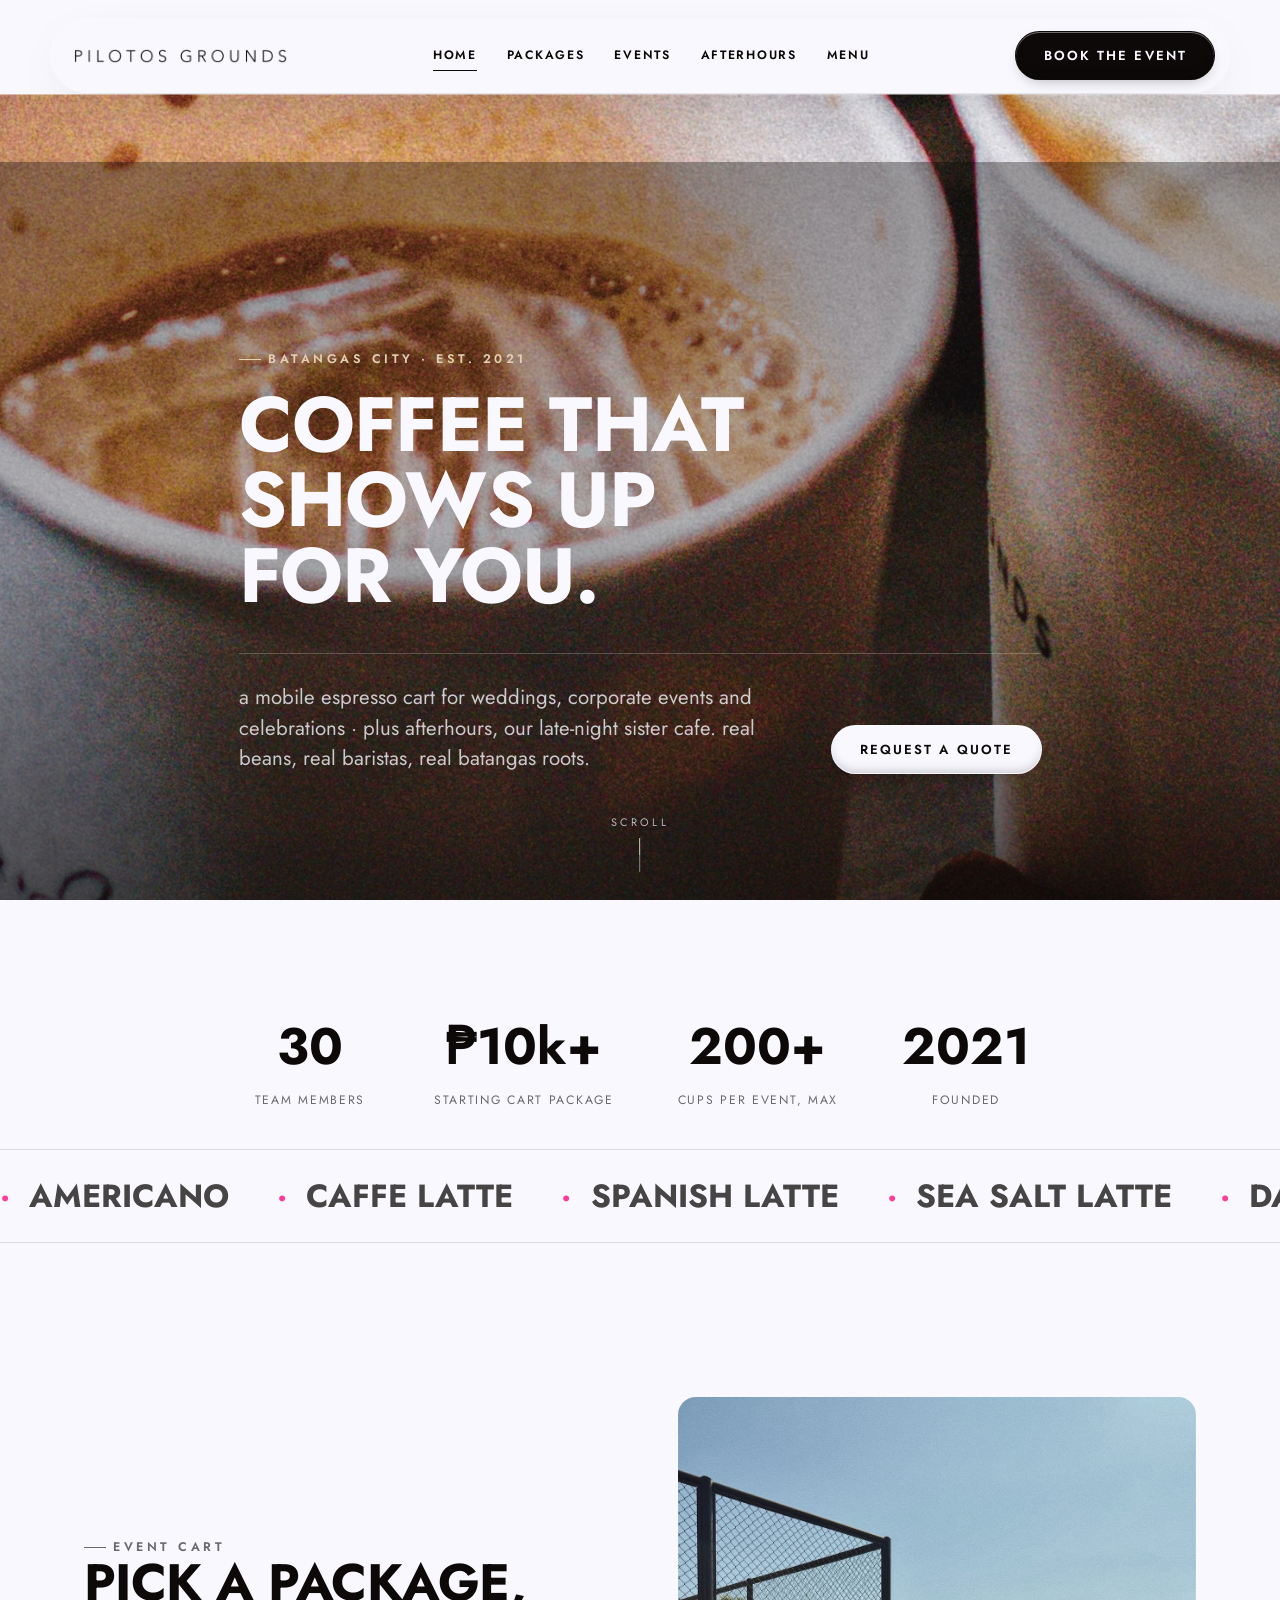
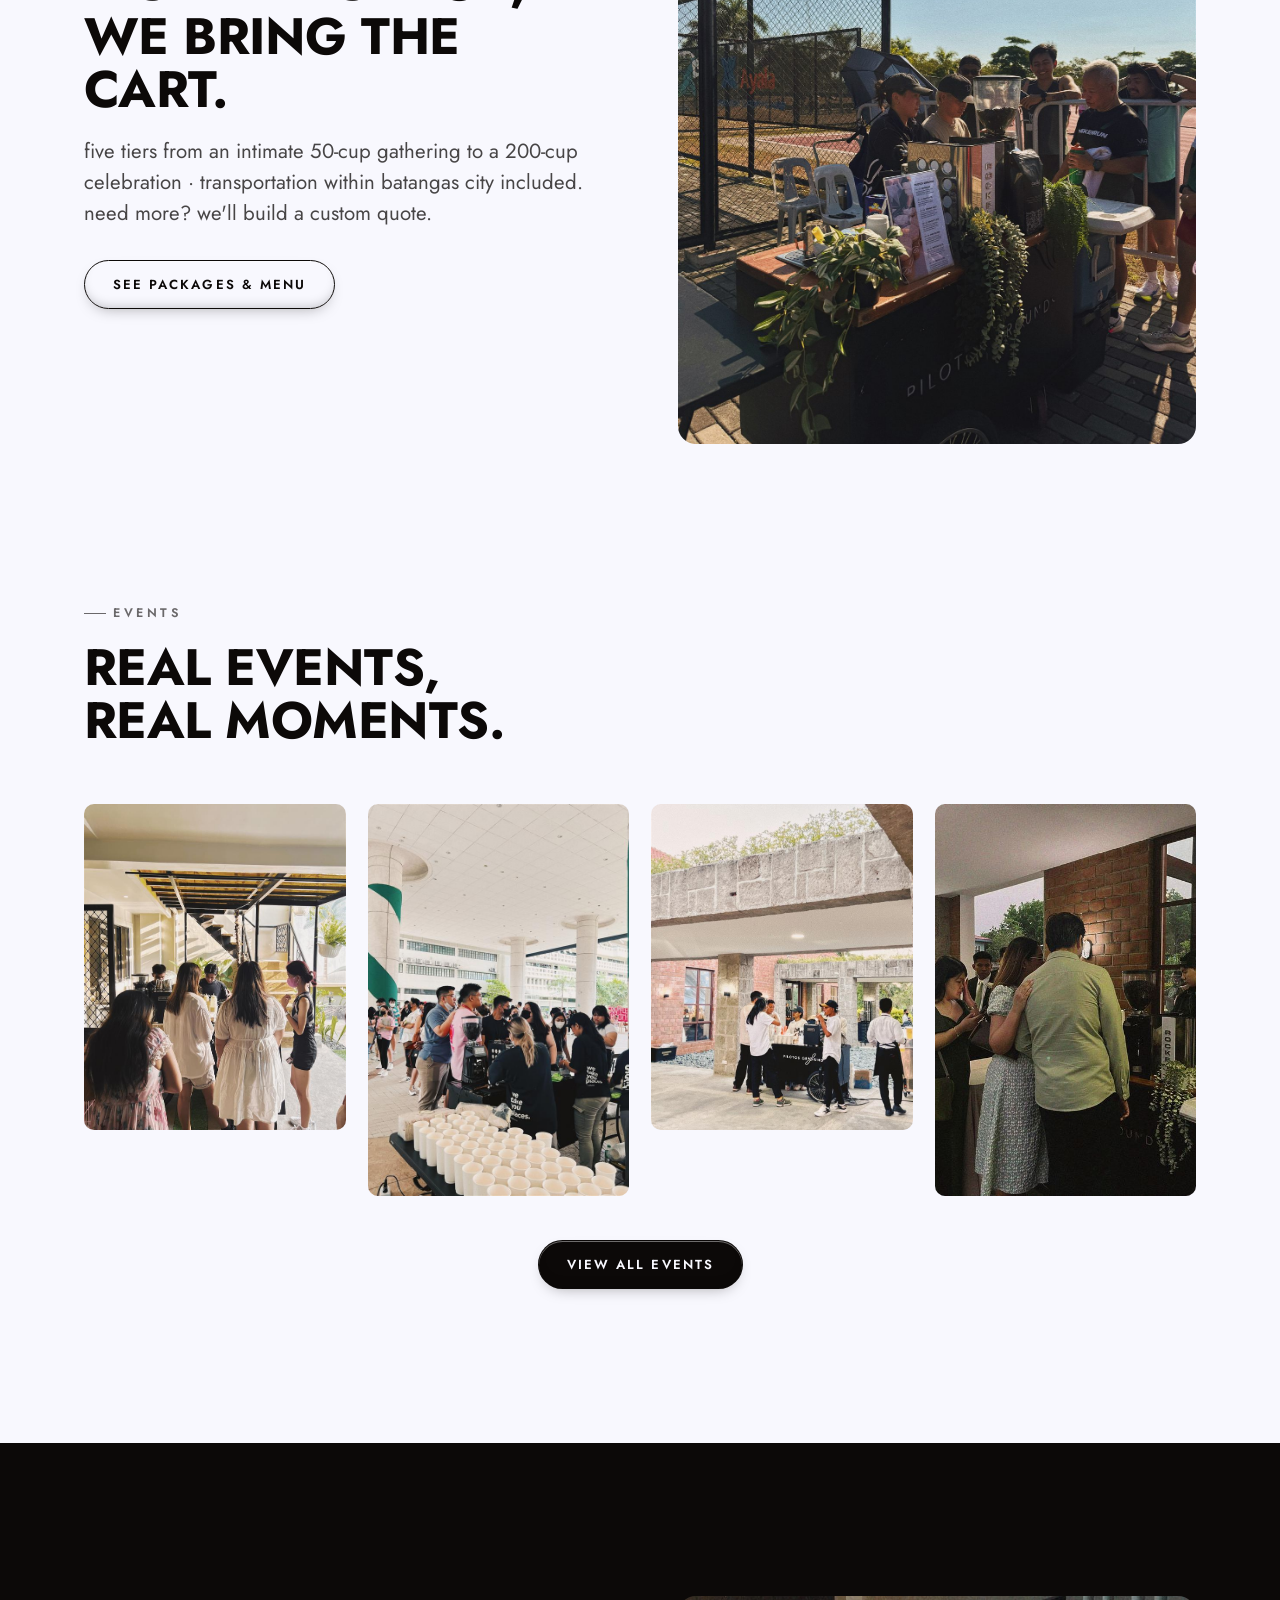
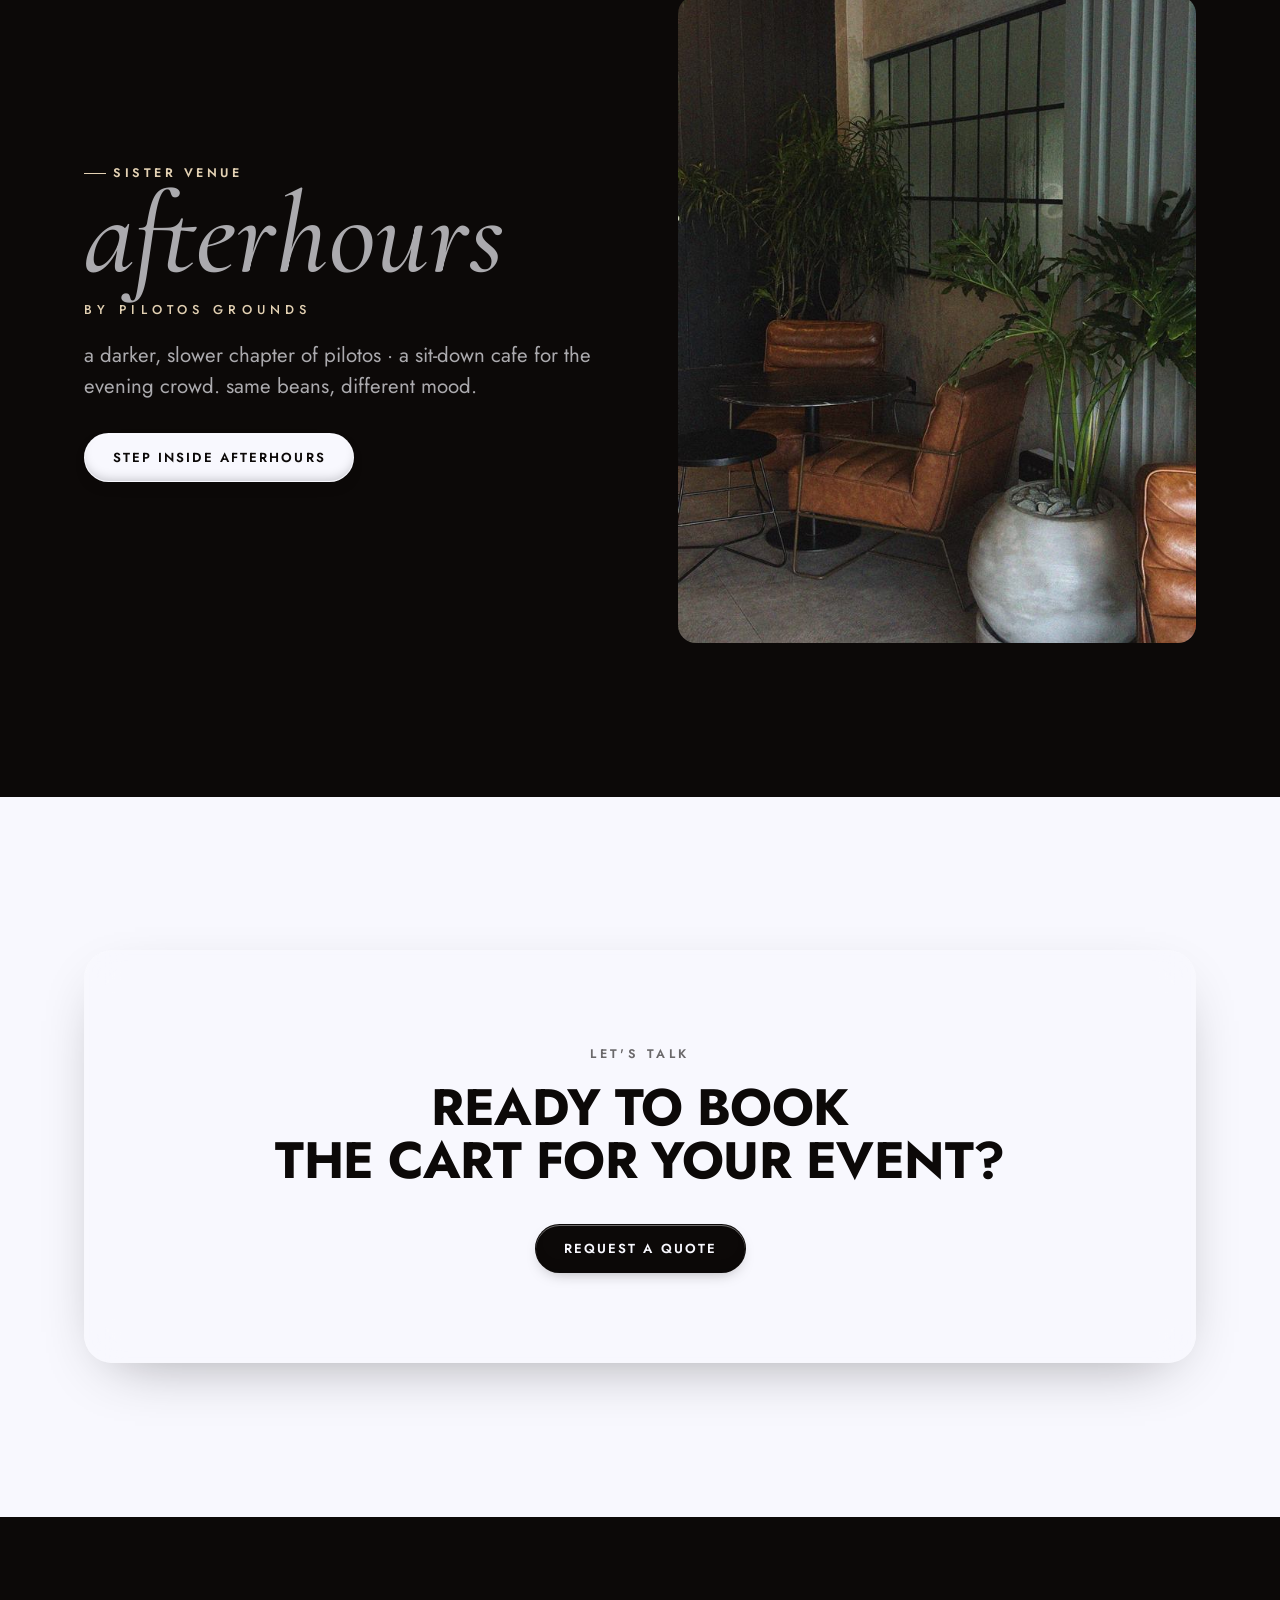
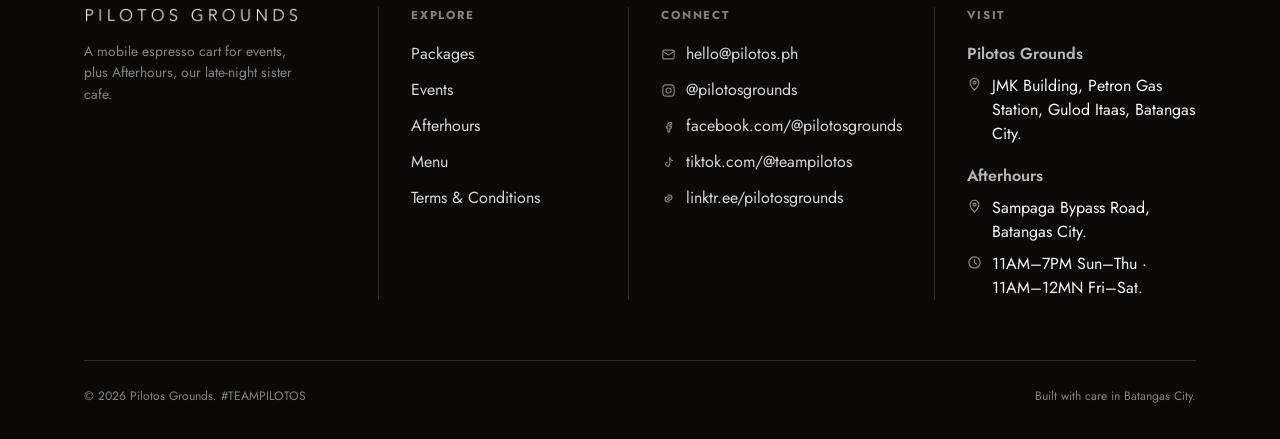
==== commit 4bfa7db2: "Update founding year to 2021 and swap homepage teaser photo - "Batangas City · Est." text and animat" ====
--- a/index.html
+++ b/index.html
@@ -39,7 +39,7 @@
       <img src="assets/img/pilotos/home-hero.jpg" alt="Pilotos Grounds cups served at an event">
     </div>
     <div class="container">
-      <p class="eyebrow hero-eyebrow" style="opacity:0;transform:translateY(16px)">batangas city · est. 2022</p>
+      <p class="eyebrow hero-eyebrow" style="opacity:0;transform:translateY(16px)">batangas city · est. 2021</p>
       <h1><span class="line"><span>Coffee that</span></span><span class="line"><span>shows up</span></span><span class="line"><span>for you.</span></span></h1>
       <div class="hero-sub" style="opacity:0;transform:translateY(16px)">
         <p class="lede">a mobile espresso cart for weddings, corporate events and celebrations · plus afterhours, our late-night sister cafe. real beans, real baristas, real batangas roots.</p>
@@ -56,7 +56,7 @@
         <div class="stat"><span class="num"><span data-count="30">0</span></span><div class="cap">Team Members</div></div>
         <div class="stat"><span class="num">₱<span data-count="10">0</span>k+</span><div class="cap">Starting Cart Package</div></div>
         <div class="stat"><span class="num"><span data-count="200">0</span>+</span><div class="cap">Cups per Event, Max</div></div>
-        <div class="stat"><span class="num"><span data-count="2022" data-no-group>0</span></span><div class="cap">Founded</div></div>
+        <div class="stat"><span class="num"><span data-count="2021" data-no-group>0</span></span><div class="cap">Founded</div></div>
       </div>
     </div>
   </section>
@@ -95,7 +95,7 @@
         <div class="gallery-item"><img src="assets/img/pilotos/thumbs/home-event-1.jpg" alt="Pilotos Grounds cart serving guests at an event"></div>
         <div class="gallery-item tall"><img src="assets/img/pilotos/thumbs/home-event-2.jpg" alt="Pilotos Grounds cart at a corporate event"></div>
         <div class="gallery-item"><img src="assets/img/pilotos/thumbs/home-event-3.jpg" alt="Pilotos Grounds branded cart"></div>
-        <div class="gallery-item tall"><img src="assets/img/pilotos/thumbs/home-event-4.jpg" alt="Pilotos Grounds cart at an outdoor sports event"></div>
+        <div class="gallery-item tall"><img src="assets/img/pilotos/thumbs/events-9.jpg" alt="Pilotos Grounds cart at an outdoor sports event"></div>
       </div>
       <div style="text-align:center;margin-top:44px">
         <a href="portfolio.html" class="btn magnetic"><span>View All Events</span></a>
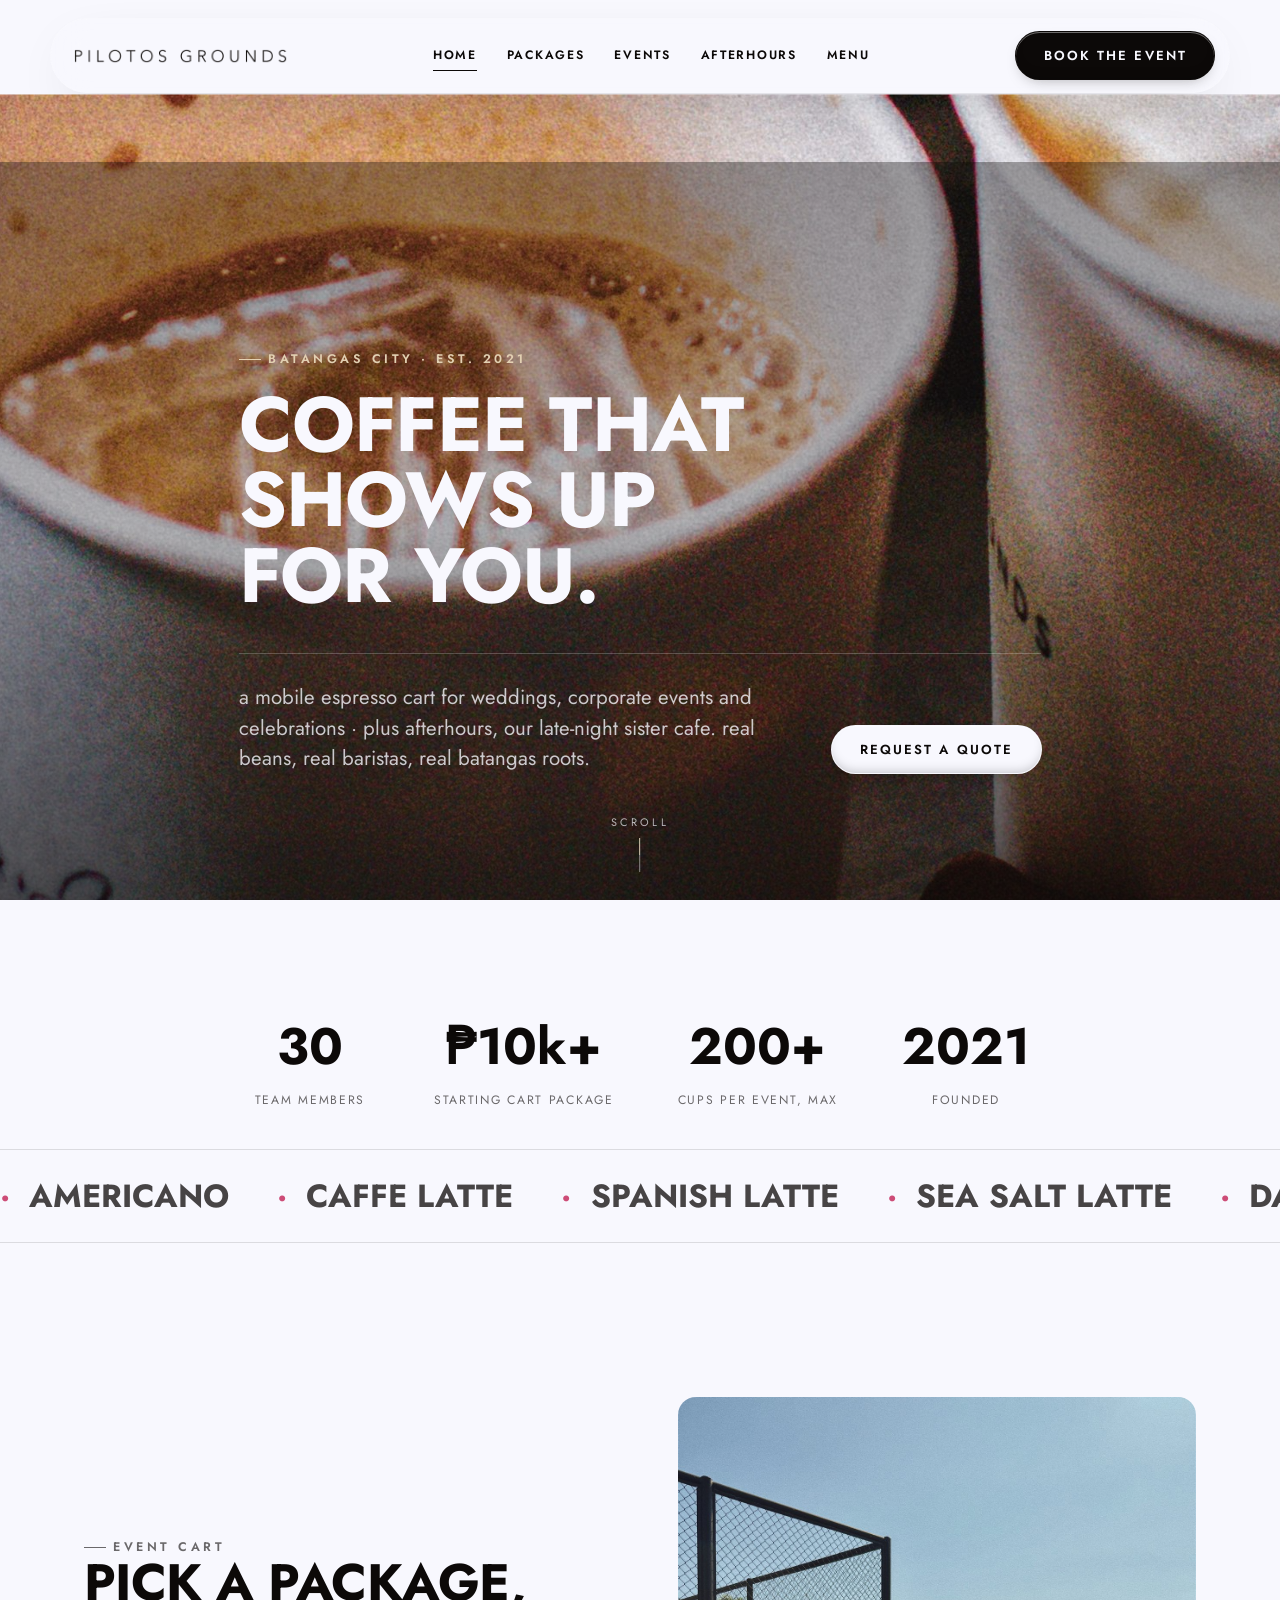
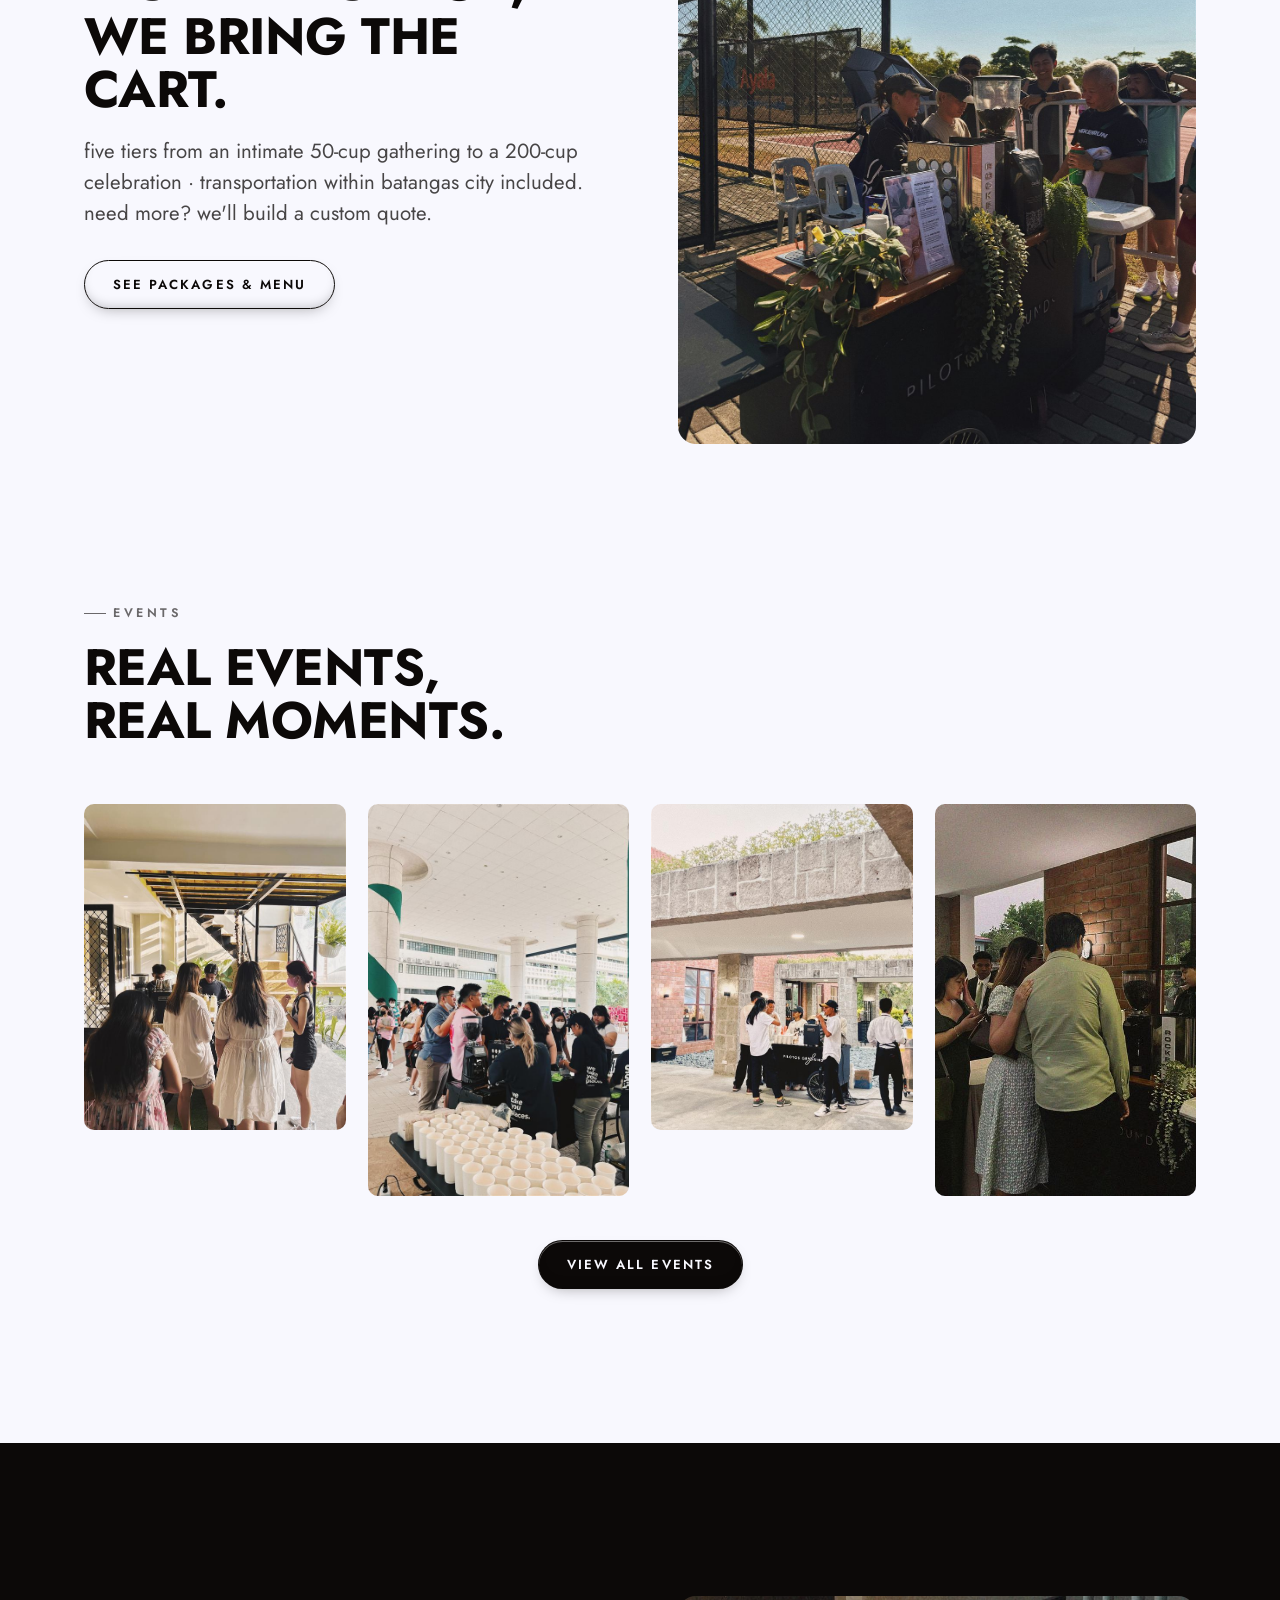
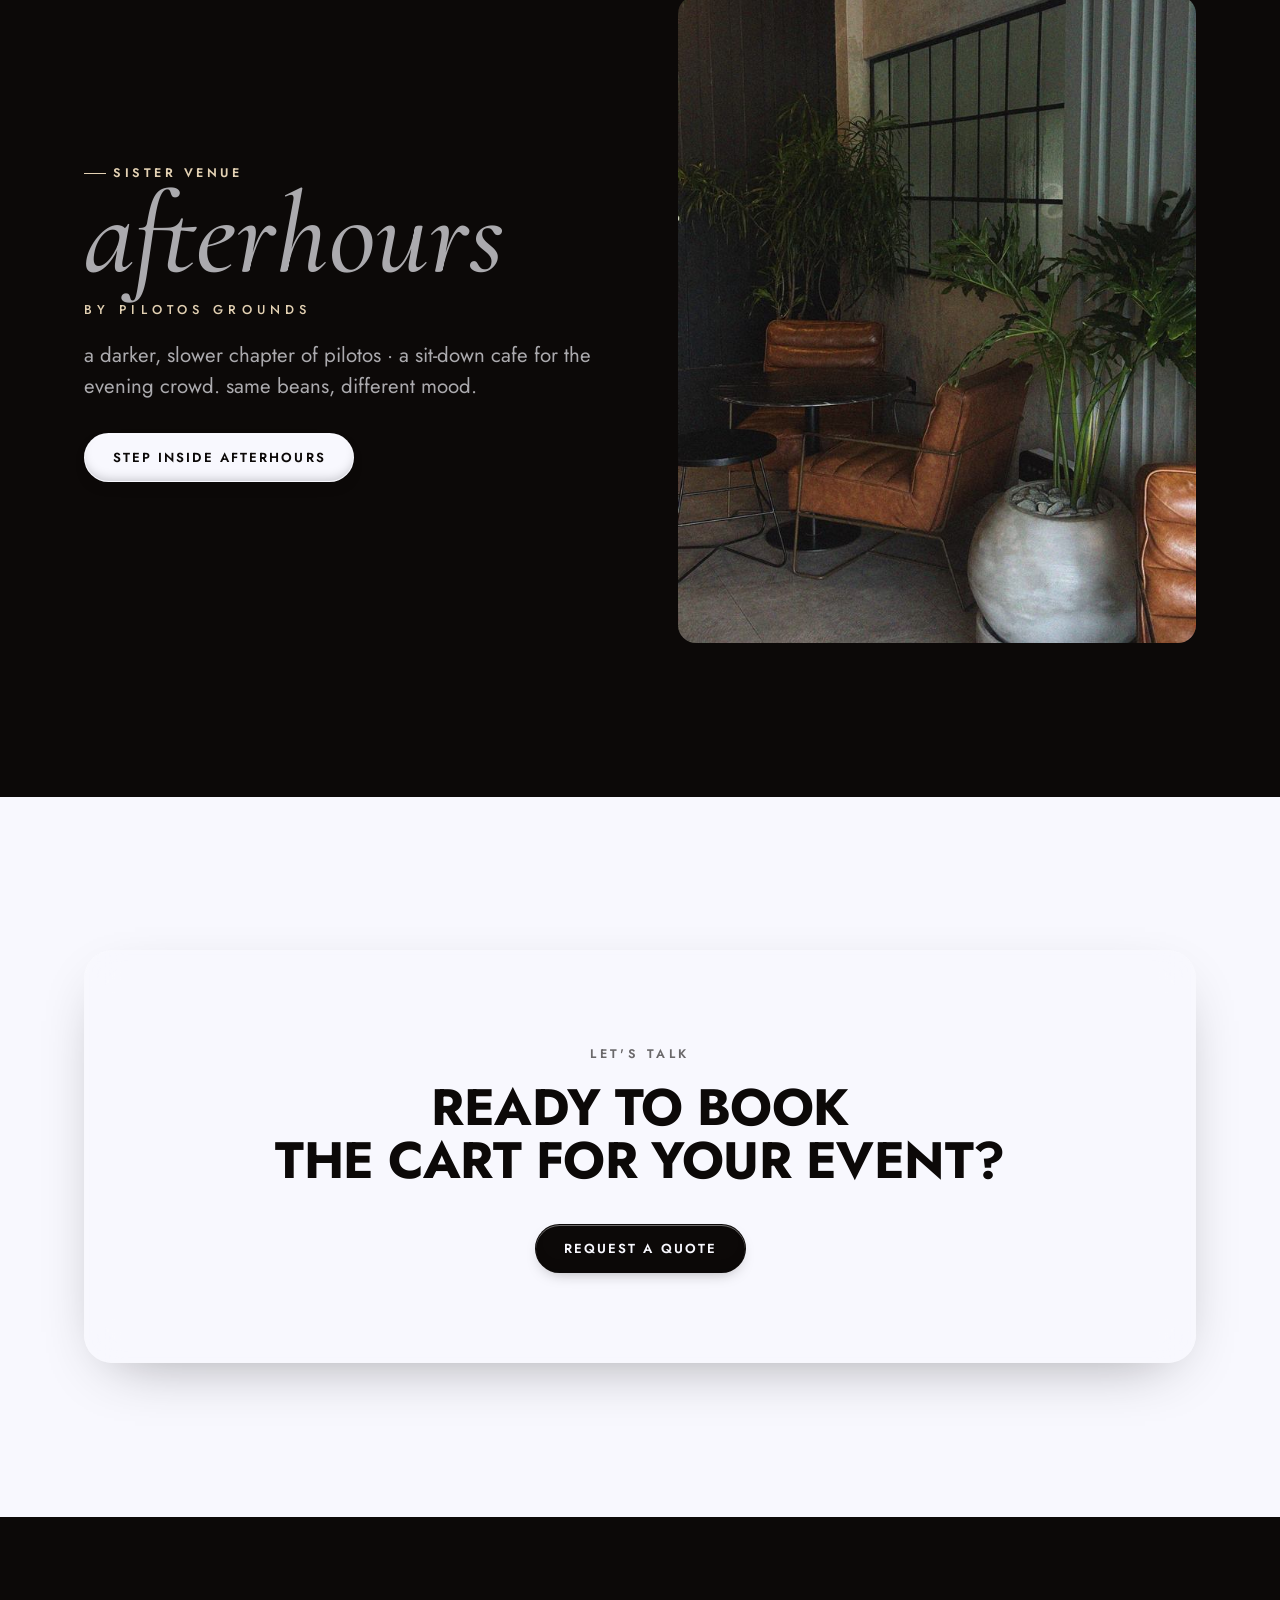
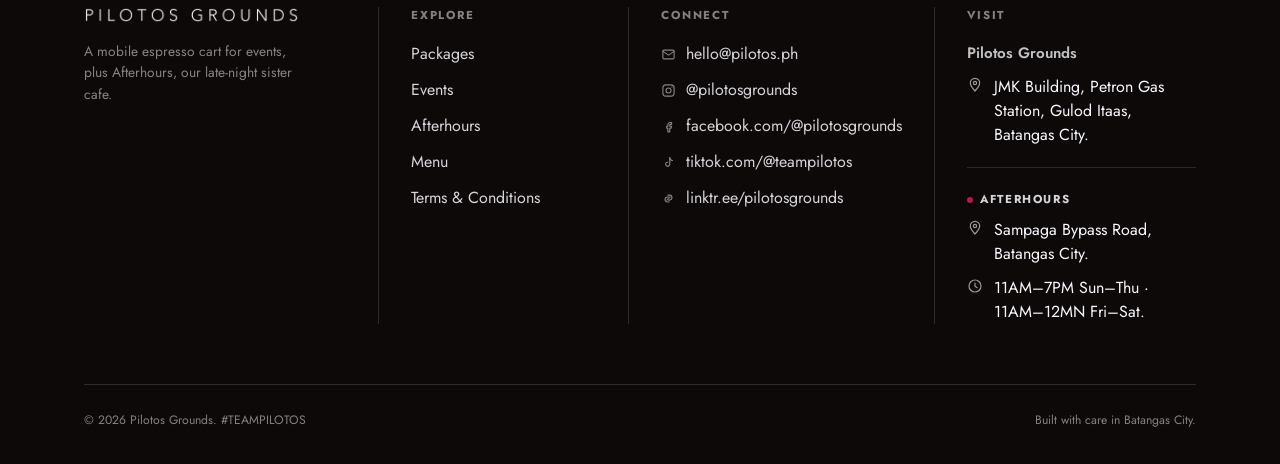
==== commit ee243953: "Restyle footer Visit section into grouped Grounds/Afterhours blocks Co-Authored-By: Claude Sonnet 5 " ====
--- a/index.html
+++ b/index.html
@@ -161,11 +161,15 @@
       </div>
       <div>
         <h4>Visit</h4>
-        <p style="font-weight:600;opacity:.85;margin-bottom:4px">Pilotos Grounds</p>
-        <div class="foot-visit-row"><svg viewBox="0 0 24 24" fill="none" stroke="currentColor" stroke-width="1.8" stroke-linecap="round" stroke-linejoin="round"><path d="M12 21s7-7.4 7-12a7 7 0 1 0-14 0c0 4.6 7 12 7 12Z"/><circle cx="12" cy="9" r="2.4"/></svg><span>JMK Building, Petron Gas Station, Gulod Itaas, Batangas City.</span></div>
-        <p style="font-weight:600;opacity:.85;margin-top:18px;margin-bottom:4px">Afterhours</p>
-        <div class="foot-visit-row"><svg viewBox="0 0 24 24" fill="none" stroke="currentColor" stroke-width="1.8" stroke-linecap="round" stroke-linejoin="round"><path d="M12 21s7-7.4 7-12a7 7 0 1 0-14 0c0 4.6 7 12 7 12Z"/><circle cx="12" cy="9" r="2.4"/></svg><span>Sampaga Bypass Road, Batangas City.</span></div>
-        <div class="foot-visit-row"><svg viewBox="0 0 24 24" fill="none" stroke="currentColor" stroke-width="1.8" stroke-linecap="round" stroke-linejoin="round"><circle cx="12" cy="12" r="9"/><path d="M12 7.5v5l3.2 2"/></svg><span>11AM–7PM Sun–Thu · 11AM–12MN Fri–Sat.</span></div>
+        <div class="foot-visit-group">
+          <p class="foot-visit-label">Pilotos Grounds</p>
+          <div class="foot-visit-row"><svg viewBox="0 0 24 24" fill="none" stroke="currentColor" stroke-width="1.8" stroke-linecap="round" stroke-linejoin="round"><path d="M12 21s7-7.4 7-12a7 7 0 1 0-14 0c0 4.6 7 12 7 12Z"/><circle cx="12" cy="9" r="2.4"/></svg><span>JMK Building, Petron Gas Station, Gulod Itaas, Batangas City.</span></div>
+        </div>
+        <div class="foot-visit-group">
+          <p class="foot-visit-label foot-visit-label--accent">Afterhours</p>
+          <div class="foot-visit-row"><svg viewBox="0 0 24 24" fill="none" stroke="currentColor" stroke-width="1.8" stroke-linecap="round" stroke-linejoin="round"><path d="M12 21s7-7.4 7-12a7 7 0 1 0-14 0c0 4.6 7 12 7 12Z"/><circle cx="12" cy="9" r="2.4"/></svg><span>Sampaga Bypass Road, Batangas City.</span></div>
+          <div class="foot-visit-row"><svg viewBox="0 0 24 24" fill="none" stroke="currentColor" stroke-width="1.8" stroke-linecap="round" stroke-linejoin="round"><circle cx="12" cy="12" r="9"/><path d="M12 7.5v5l3.2 2"/></svg><span>11AM–7PM Sun–Thu · 11AM–12MN Fri–Sat.</span></div>
+        </div>
       </div>
     </div>
     <div class="foot-bottom">
--- a/assets/css/style.css
+++ b/assets/css/style.css
@@ -15,7 +15,7 @@
   --black:   #0C0908;
   --white:   #F8F8FE;
   --beige:   #E3D1B3;
-  --pink:    #FF0077;
+  --pink:    #BF134B;
 
   --ink:     var(--black);
   --paper:   var(--white);
@@ -421,6 +421,12 @@
 @media (max-width: 980px){ [data-gallery]{ column-count:2; } }
 @media (max-width: 620px){ [data-gallery]{ column-count:1; column-gap:10px; } [data-gallery] .gallery-item{ margin-bottom:10px; } }
 
+/* Fixed (non-masonry) gallery: uniform rows, e.g. a plain 3x3 grid */
+[data-gallery].gallery-fixed{ display:grid; column-count:auto; }
+[data-gallery].gallery-fixed .gallery-item{ margin-bottom:0; }
+@media (max-width: 980px){ [data-gallery].gallery-fixed{ grid-template-columns: repeat(2,1fr); } }
+@media (max-width: 620px){ [data-gallery].gallery-fixed{ grid-template-columns: 1fr; } [data-gallery].gallery-fixed .gallery-item{ margin-bottom:0; } }
+
 .price-grid{ align-items:start; }
 .price-grid .price-card{ height:auto; }
 .price-grid--room{ grid-template-columns: 0.86fr 0.86fr 1.28fr; align-items:stretch; }
@@ -661,8 +667,19 @@
 .site-footer .foot-links a svg{ width:15px; height:15px; flex-shrink:0; opacity:.6; }
 .site-footer .foot-links a:hover svg{ opacity:1; }
 .foot-tagline{ font-size:.86rem; line-height:1.55; opacity:.6; max-width:26ch; margin-top:14px; }
-.foot-visit-row{ display:flex; align-items:flex-start; gap:10px; margin-top:8px; }
-.foot-visit-row svg{ width:15px; height:15px; flex-shrink:0; margin-top:3px; opacity:.55; }
+.foot-visit-group{ margin-top:20px; padding-top:18px; border-top:1px solid rgba(248,248,254,.12); }
+.foot-visit-group:first-of-type{ margin-top:0; padding-top:0; border-top:none; }
+.foot-visit-label{ font-weight:600; font-size:.94rem; color:var(--white); opacity:.9; margin-bottom:10px; }
+.foot-visit-label--accent{
+  display:inline-flex; align-items:center; gap:7px;
+  font-size:.72rem; font-weight:700; letter-spacing:.14em; text-transform:uppercase;
+  color:var(--pink); opacity:1; margin-bottom:10px;
+}
+.foot-visit-label--accent::before{ content:""; width:6px; height:6px; border-radius:50%; background:var(--pink); flex-shrink:0; }
+.foot-visit-row{ display:flex; align-items:flex-start; gap:11px; margin-top:10px; }
+.foot-visit-row:first-of-type{ margin-top:0; }
+.foot-visit-row svg{ width:16px; height:16px; flex-shrink:0; margin-top:2px; opacity:.6; }
+.foot-visit-row span{ line-height:1.5; }
 .foot-bottom{ display:flex; flex-wrap:wrap; justify-content:space-between; gap:14px; padding-top: 26px; font-size:.76rem; opacity:.5; }
 .foot-logo img{ height:16px; margin-bottom: 18px; }
 @media (max-width: 780px){
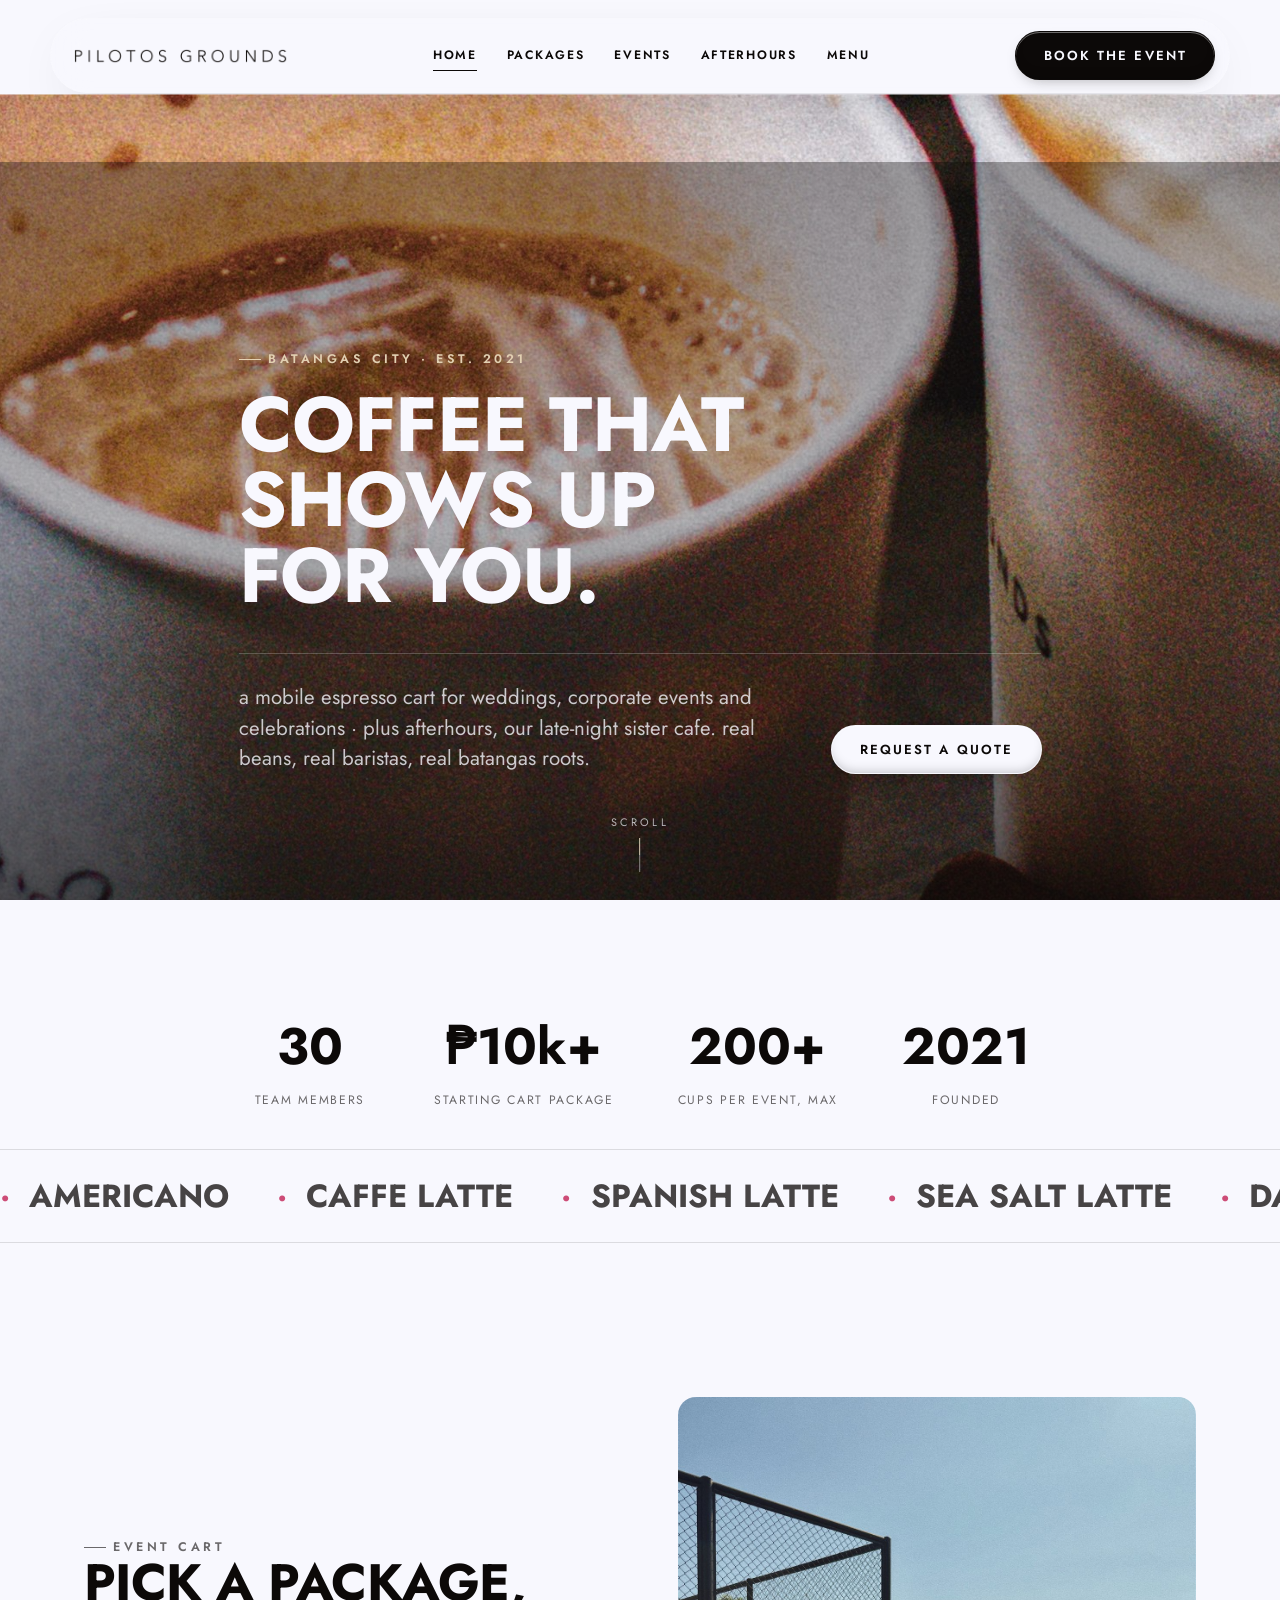
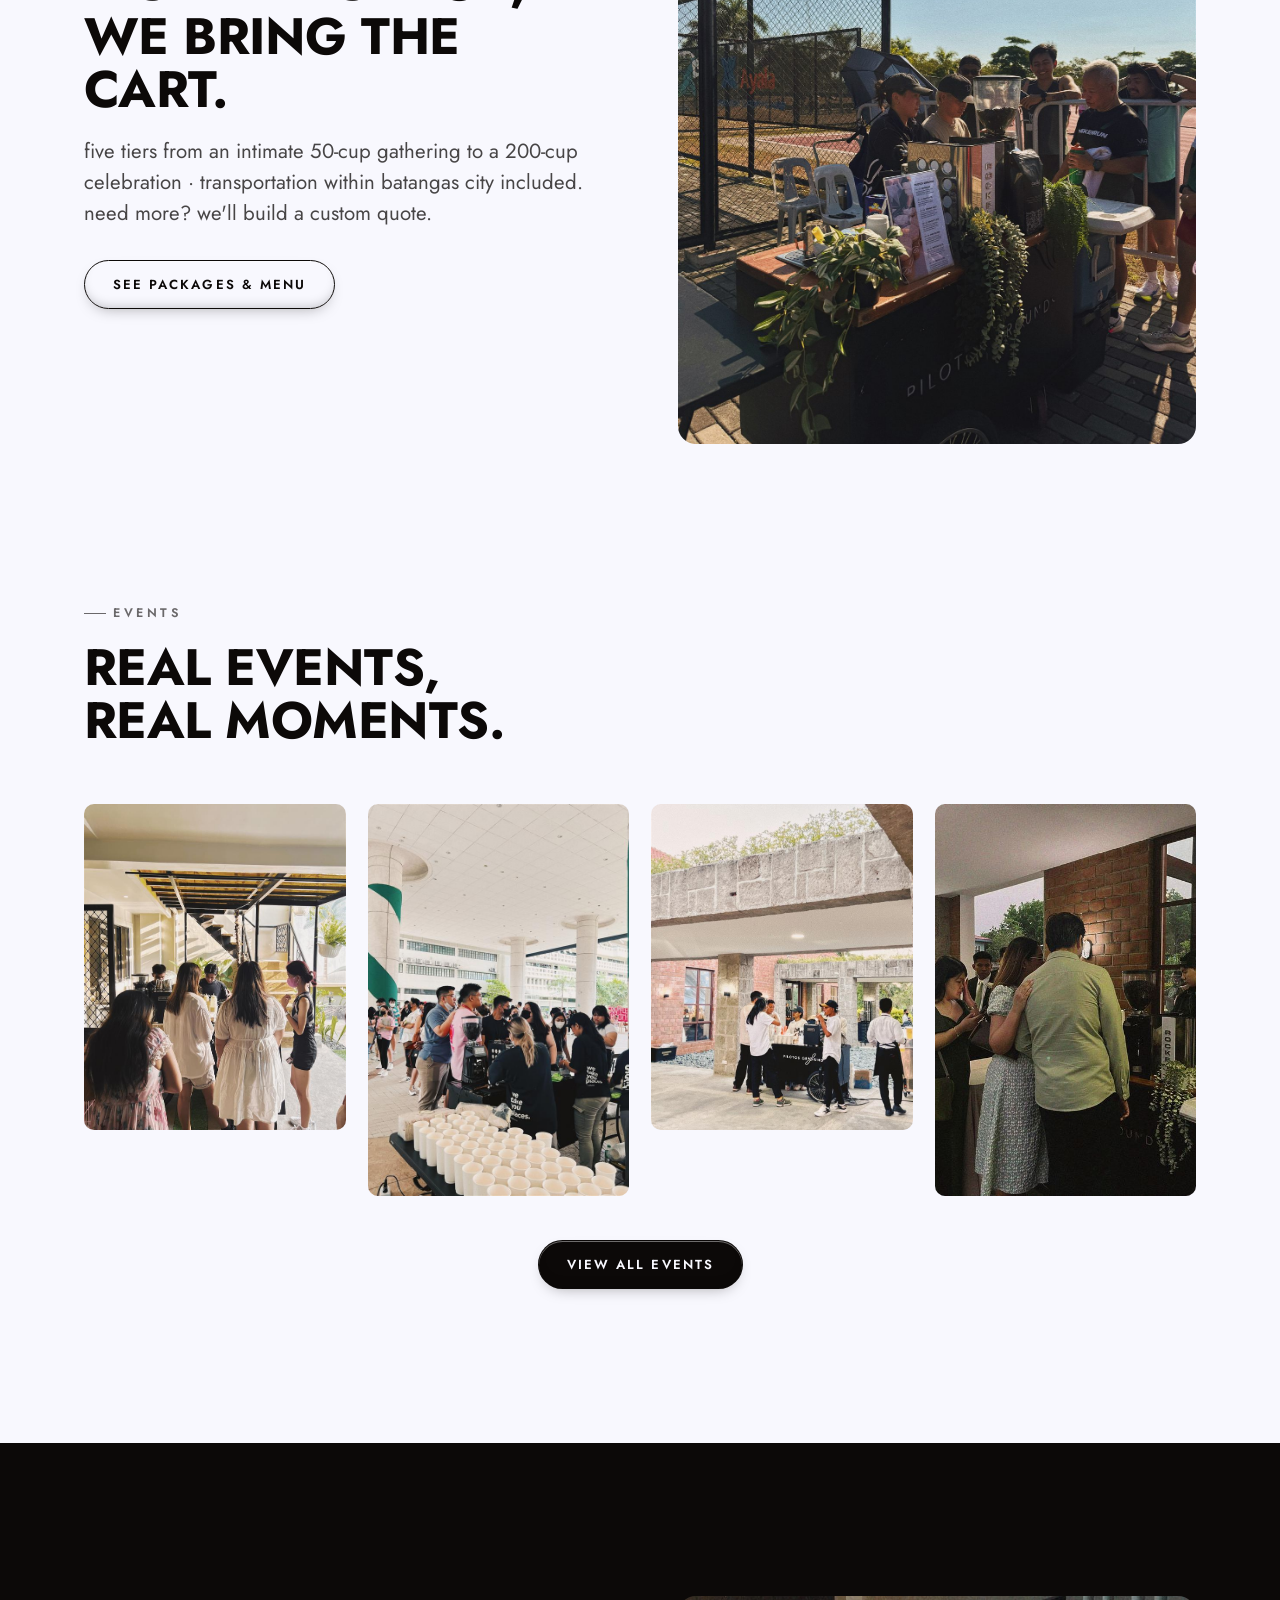
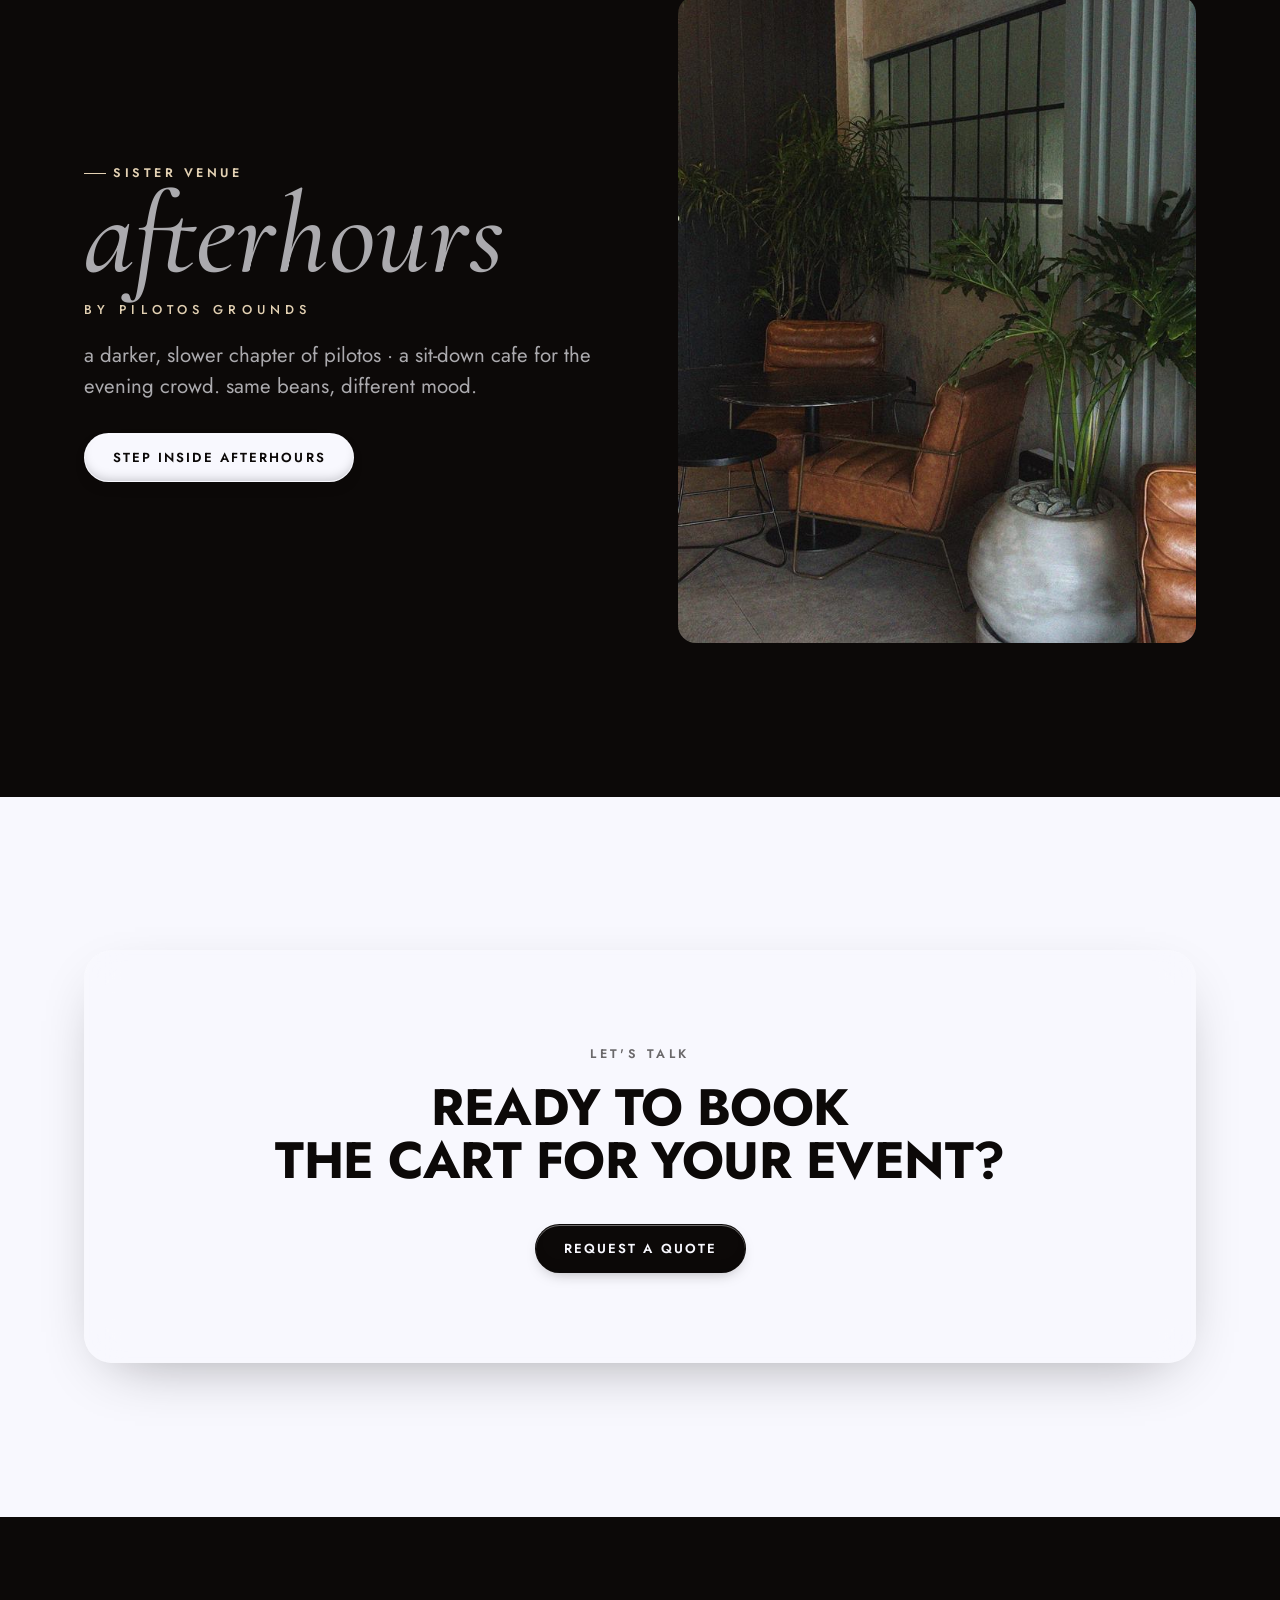
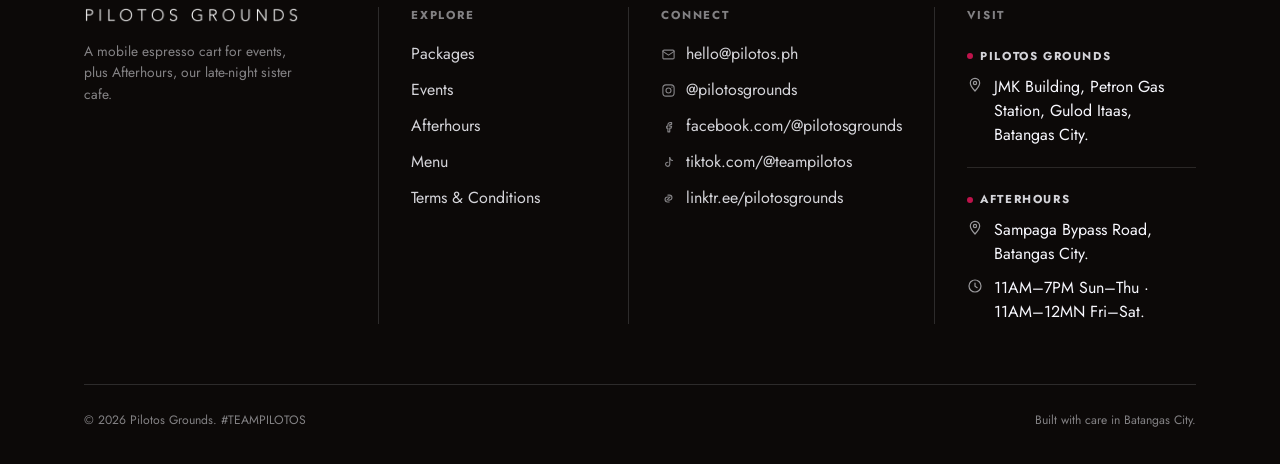
==== commit 2b8ec2f2: "Format prices with .00, fix menu typo, align mobile nav, polish visit/hover styles - Add .00 decimal" ====
--- a/index.html
+++ b/index.html
@@ -2,7 +2,7 @@
 <html lang="en">
 <head>
 <meta charset="UTF-8">
-<meta name="viewport" content="width=device-width, initial-scale=1">
+<meta name="viewport" content="width=device-width, initial-scale=1, viewport-fit=cover">
 <title>Pilotos Grounds · Mobile Coffee Cart &amp; Afterhours, Batangas City</title>
 <meta name="description" content="Pilotos Grounds: a Batangas City coffee brand serving espresso through our mobile event cart and our late-night sister venue, Afterhours. Book your event cart today.">
 <link rel="icon" href="assets/img/logo-black.png">
@@ -79,7 +79,7 @@
         <a href="packages.html" class="btn btn--ghost magnetic" style="margin-top:32px"><span>See Packages &amp; Menu</span></a>
       </div>
       <div class="reveal-scale">
-        <img src="assets/img/pilotos/DSC_0292.jpg" alt="Pilotos Grounds mobile cart set up at an event" style="border-radius:18px;aspect-ratio:4/5;object-fit:cover;">
+        <img src="assets/img/pilotos/DSC_0292.jpg" alt="Pilotos Grounds mobile cart set up at an event" style="border-radius:18px;aspect-ratio:4/5;object-fit:cover;" loading="lazy" decoding="async">
       </div>
     </div>
   </section>
@@ -92,10 +92,10 @@
         <h2>Real events,<br>real moments.</h2>
       </div>
       <div class="grid grid-4 stagger">
-        <div class="gallery-item"><img src="assets/img/pilotos/thumbs/home-event-1.jpg" alt="Pilotos Grounds cart serving guests at an event"></div>
-        <div class="gallery-item tall"><img src="assets/img/pilotos/thumbs/home-event-2.jpg" alt="Pilotos Grounds cart at a corporate event"></div>
-        <div class="gallery-item"><img src="assets/img/pilotos/thumbs/home-event-3.jpg" alt="Pilotos Grounds branded cart"></div>
-        <div class="gallery-item tall"><img src="assets/img/pilotos/thumbs/events-9.jpg" alt="Pilotos Grounds cart at an outdoor sports event"></div>
+        <div class="gallery-item"><img src="assets/img/pilotos/thumbs/home-event-1.jpg" alt="Pilotos Grounds cart serving guests at an event" loading="lazy" decoding="async"></div>
+        <div class="gallery-item tall"><img src="assets/img/pilotos/thumbs/home-event-2.jpg" alt="Pilotos Grounds cart at a corporate event" loading="lazy" decoding="async"></div>
+        <div class="gallery-item"><img src="assets/img/pilotos/thumbs/home-event-3.jpg" alt="Pilotos Grounds branded cart" loading="lazy" decoding="async"></div>
+        <div class="gallery-item tall"><img src="assets/img/pilotos/thumbs/events-9.jpg" alt="Pilotos Grounds cart at an outdoor sports event" loading="lazy" decoding="async"></div>
       </div>
       <div style="text-align:center;margin-top:44px">
         <a href="portfolio.html" class="btn magnetic"><span>View All Events</span></a>
@@ -107,7 +107,7 @@
   <section class="section theme-afterhours">
     <div class="container split">
       <div class="reveal-scale" style="order:2">
-        <img src="assets/img/afterhours/interior/thumbs/sister-venue.jpg" alt="Afterhours by Pilotos Grounds lounge seating" style="border-radius:18px;aspect-ratio:4/5;object-fit:cover;">
+        <img src="assets/img/afterhours/interior/thumbs/sister-venue.jpg" alt="Afterhours by Pilotos Grounds lounge seating" style="border-radius:18px;aspect-ratio:4/5;object-fit:cover;" loading="lazy" decoding="async">
       </div>
       <div class="reveal">
         <p class="eyebrow">sister venue</p>
@@ -162,7 +162,7 @@
       <div>
         <h4>Visit</h4>
         <div class="foot-visit-group">
-          <p class="foot-visit-label">Pilotos Grounds</p>
+          <p class="foot-visit-label foot-visit-label--accent">Pilotos Grounds</p>
           <div class="foot-visit-row"><svg viewBox="0 0 24 24" fill="none" stroke="currentColor" stroke-width="1.8" stroke-linecap="round" stroke-linejoin="round"><path d="M12 21s7-7.4 7-12a7 7 0 1 0-14 0c0 4.6 7 12 7 12Z"/><circle cx="12" cy="9" r="2.4"/></svg><span>JMK Building, Petron Gas Station, Gulod Itaas, Batangas City.</span></div>
         </div>
         <div class="foot-visit-group">
@@ -196,13 +196,17 @@
       <svg viewBox="0 0 24 24" fill="none" stroke="currentColor" stroke-width="1.8" stroke-linecap="round" stroke-linejoin="round"><circle cx="9" cy="20" r="1.4"/><circle cx="17" cy="20" r="1.4"/><path d="M3 4h2l2.2 11.2a2 2 0 0 0 2 1.6h7.6a2 2 0 0 0 2-1.6L21 8H6"/></svg>
       <span>Packages</span>
     </a>
+    <a href="portfolio.html" data-page="portfolio">
+      <svg viewBox="0 0 24 24" fill="none" stroke="currentColor" stroke-width="1.8" stroke-linecap="round" stroke-linejoin="round"><rect x="3" y="3" width="8" height="8" rx="1.5"/><rect x="13" y="3" width="8" height="8" rx="1.5"/><rect x="3" y="13" width="8" height="8" rx="1.5"/><rect x="13" y="13" width="8" height="8" rx="1.5"/></svg>
+      <span>Events</span>
+    </a>
+    <a href="afterhours.html" data-page="afterhours">
+      <svg viewBox="0 0 24 24" fill="none" stroke="currentColor" stroke-width="1.8" stroke-linecap="round" stroke-linejoin="round"><path d="M20 14.5A8.5 8.5 0 1 1 9.5 4a7 7 0 0 0 10.5 10.5Z"/></svg>
+      <span>Afterhours</span>
+    </a>
     <a href="menu.html" data-page="menu">
       <svg viewBox="0 0 24 24" fill="none" stroke="currentColor" stroke-width="1.8" stroke-linecap="round" stroke-linejoin="round"><path d="M4 8h13v6a5 5 0 0 1-5 5H9a5 5 0 0 1-5-5V8Z"/><path d="M17 9h1.5a2.5 2.5 0 0 1 0 5H17"/></svg>
       <span>Menu</span>
-    </a>
-    <a href="portfolio.html" data-page="portfolio">
-      <svg viewBox="0 0 24 24" fill="none" stroke="currentColor" stroke-width="1.8" stroke-linecap="round" stroke-linejoin="round"><rect x="3" y="3" width="8" height="8" rx="1.5"/><rect x="13" y="3" width="8" height="8" rx="1.5"/><rect x="3" y="13" width="8" height="8" rx="1.5"/><rect x="13" y="13" width="8" height="8" rx="1.5"/></svg>
-      <span>Events</span>
     </a>
     <a href="contact.html" data-page="contact">
       <svg viewBox="0 0 24 24" fill="none" stroke="currentColor" stroke-width="1.8" stroke-linecap="round" stroke-linejoin="round"><rect x="3" y="5" width="18" height="14" rx="2"/><path d="m3 7 9 6 9-6"/></svg>
--- a/assets/css/style.css
+++ b/assets/css/style.css
@@ -144,6 +144,11 @@
 .btn:hover::after{ left:135%; }
 .btn:hover{ color: var(--white); box-shadow: inset 0 1px 0 rgba(255,255,255,.5), inset 0 -6px 14px -6px rgba(0,0,0,.3), 0 10px 24px -10px rgba(12,9,8,.5); }
 .btn:active{ transform: scale(.96); }
+@media (hover:none){
+  .btn:active::before{ transform:translateY(0); }
+  .btn:active::after{ left:135%; }
+  .btn:active{ color: var(--white); }
+}
 
 .btn--ghost{
   --btn-bg: transparent;
@@ -510,6 +515,10 @@
 .gallery-item:hover .cap{ opacity:1; transform:none; }
 .gallery-item.tall{ aspect-ratio: 4/6; }
 .gallery-item.wide{ aspect-ratio: 6/4; }
+@media (hover:none){
+  .gallery-item.is-revealed img{ transform: scale(1.08) rotate(.4deg); }
+  .gallery-item.is-revealed .cap{ opacity:1; transform:none; }
+}
 
 .filter-row{ display:flex; gap:10px; flex-wrap:wrap; margin-bottom: 36px; }
 .filter-btn{
@@ -551,7 +560,11 @@
   outline:none; border-color: var(--black); background: var(--white);
 }
 .field-row{ display:grid; grid-template-columns:1fr 1fr; gap:18px; }
-@media (max-width:620px){ .field-row{ grid-template-columns:1fr; } }
+@media (max-width:620px){
+  .field-row{ grid-template-columns:1fr; }
+  .field input, .field select, .field textarea{ font-size:16px; }
+  .filter-btn{ padding:12px 20px; }
+}
 .form-note{ font-size:.8rem; color: rgba(12,9,8,.68); margin-top:14px; }
 #form-status{ margin-top:16px; font-size:.86rem; }
 #form-status[data-state="ok"]{ color: #147a3d; }
@@ -577,6 +590,8 @@
 .theme-afterhours p{ color: rgba(248,248,254,.68); }
 .theme-afterhours .eyebrow{ color: var(--beige); opacity:1; }
 .theme-afterhours .price-card, .theme-afterhours .filter-btn{ border-color: rgba(248,248,254,.18); }
+.theme-afterhours .price-card:hover{ box-shadow: 0 30px 60px -30px rgba(248,248,254,.28); border-color: rgba(248,248,254,.45); }
+.theme-afterhours .price-card.is-featured:hover{ box-shadow: 0 30px 70px -25px rgba(227,209,179,.35); border-color: var(--beige); }
 .theme-afterhours .menu-list{ border-color: rgba(248,248,254,.16); }
 .theme-afterhours .menu-row{ border-color: rgba(248,248,254,.16); }
 .theme-afterhours .menu-row .name, .theme-afterhours .menu-row .price{ color: var(--white); }
@@ -617,6 +632,7 @@
 @media (max-width: 780px){
   .info-card{ grid-template-columns: 1fr; }
   .info-card-col + .info-card-col{ border-left:none; border-top:1px solid var(--line); }
+  .info-link{ padding:11px 0; }
 }
 
 .menu-jump{
@@ -632,7 +648,7 @@
   transition: background .3s ease, color .3s ease, border-color .3s ease;
 }
 .menu-jump a:hover{ background: var(--white); color: var(--black); border-color: var(--white); }
-@media (max-width:700px){ .menu-jump{ position:static; justify-content:flex-start; overflow-x:auto; flex-wrap:nowrap; margin-top:60px; } }
+@media (max-width:880px){ .menu-jump{ position:static; justify-content:flex-start; overflow-x:auto; flex-wrap:nowrap; margin-top:60px; } .menu-jump a{ padding:12px 18px; } }
 
 #usuals, #signatures, #mocktails, #pastries, #picas, #pastas, #powerbowls{ scroll-margin-top: 150px; }
 .ah-wordmark{
@@ -693,6 +709,7 @@
 .marquee-track span{ font-family:var(--font-display); font-weight:700; font-size: clamp(1.2rem,3vw,2rem); text-transform:uppercase; opacity:.75; }
 .marquee-track span i{ font-style:normal; color: var(--pink); margin: 0 .6em 0 0; }
 @keyframes marquee{ to{ transform: translateX(-50%); } }
+@media (prefers-reduced-motion: reduce){ .marquee-track{ animation:none; } }
 
 @media (max-width: 700px){
   .grid-3, .grid-4{ grid-template-columns:1fr; }
@@ -725,6 +742,10 @@
 }
 .mobile-tabbar a svg{ width:20px; height:20px; transition: transform .3s var(--ease); }
 .mobile-tabbar a:active{ transform: scale(.88); }
+@media (max-width:400px){
+  .mobile-tabbar a{ padding: 6px 2px; font-size:.54rem; letter-spacing:.01em; }
+  .mobile-tabbar a svg{ width:18px; height:18px; }
+}
 .mobile-tabbar a:active svg{ transform: scale(.85); }
 .mobile-tabbar a.is-active{
   color: var(--black);
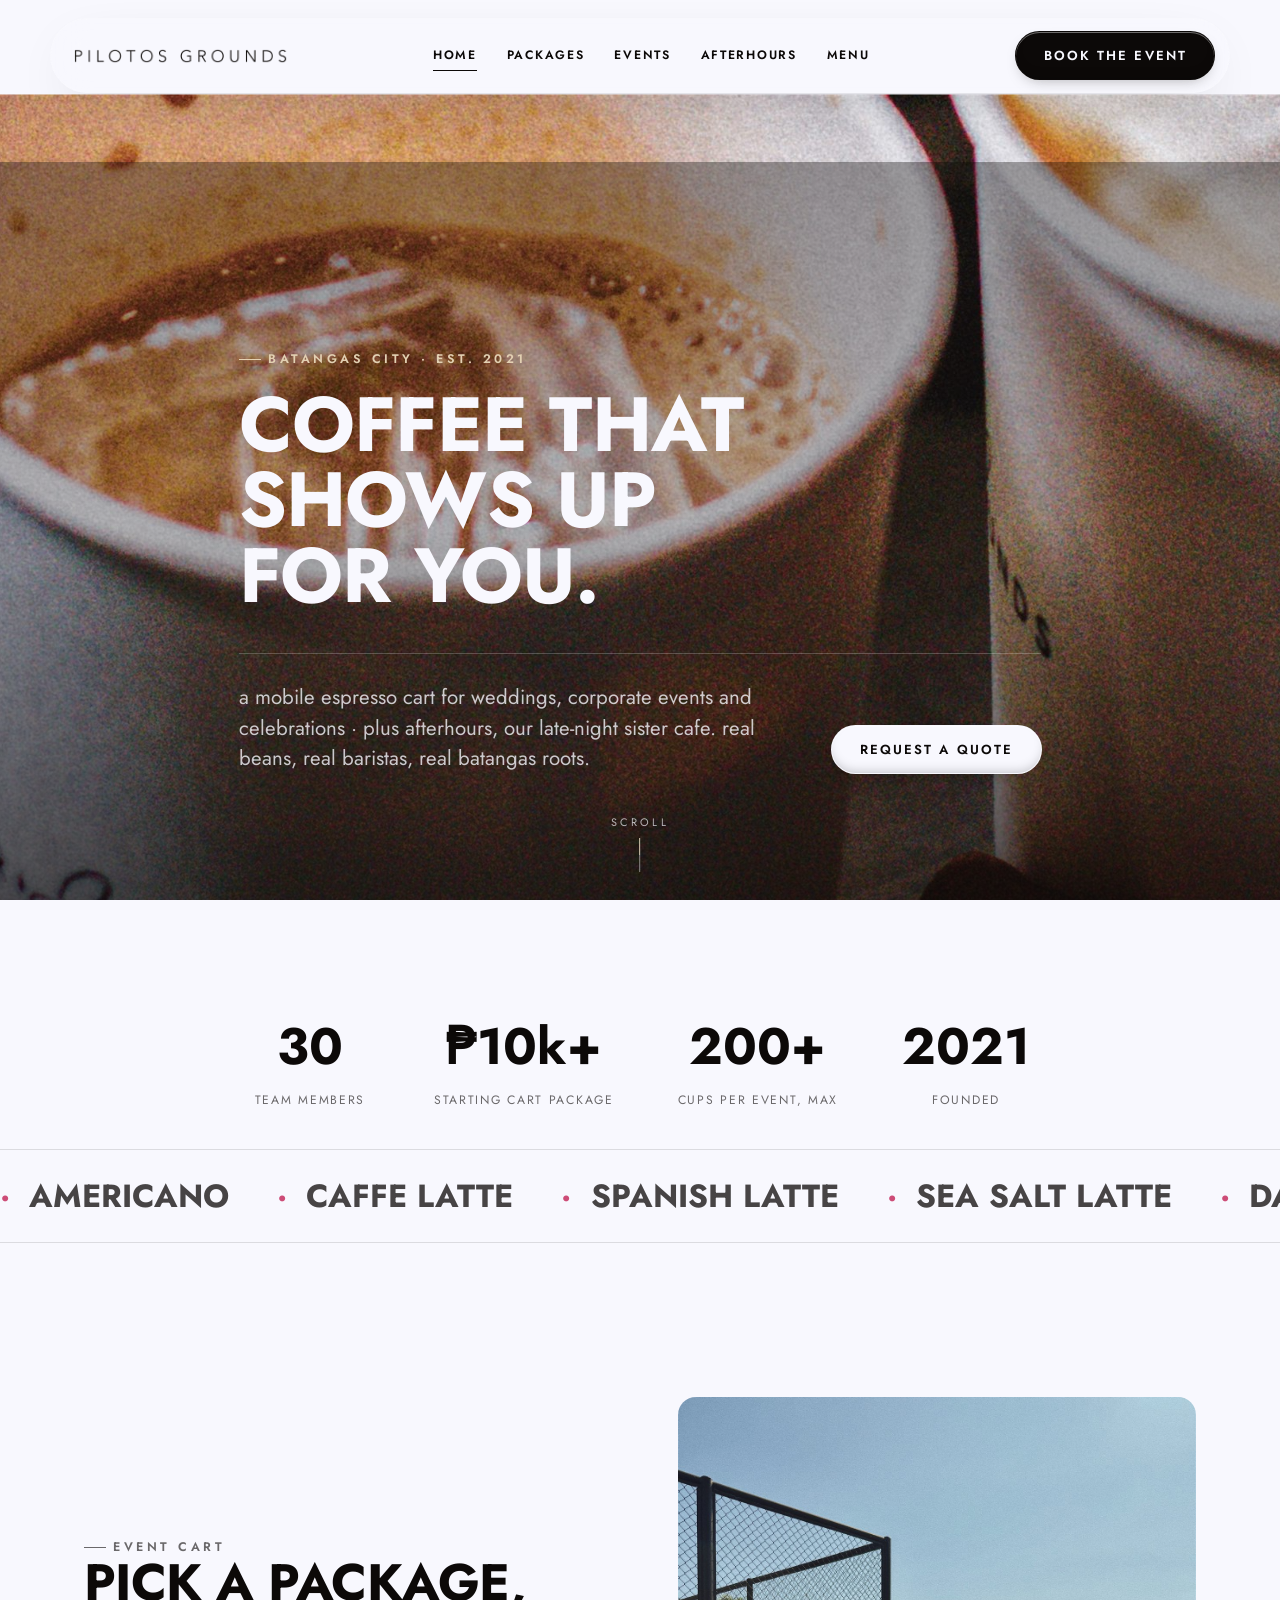
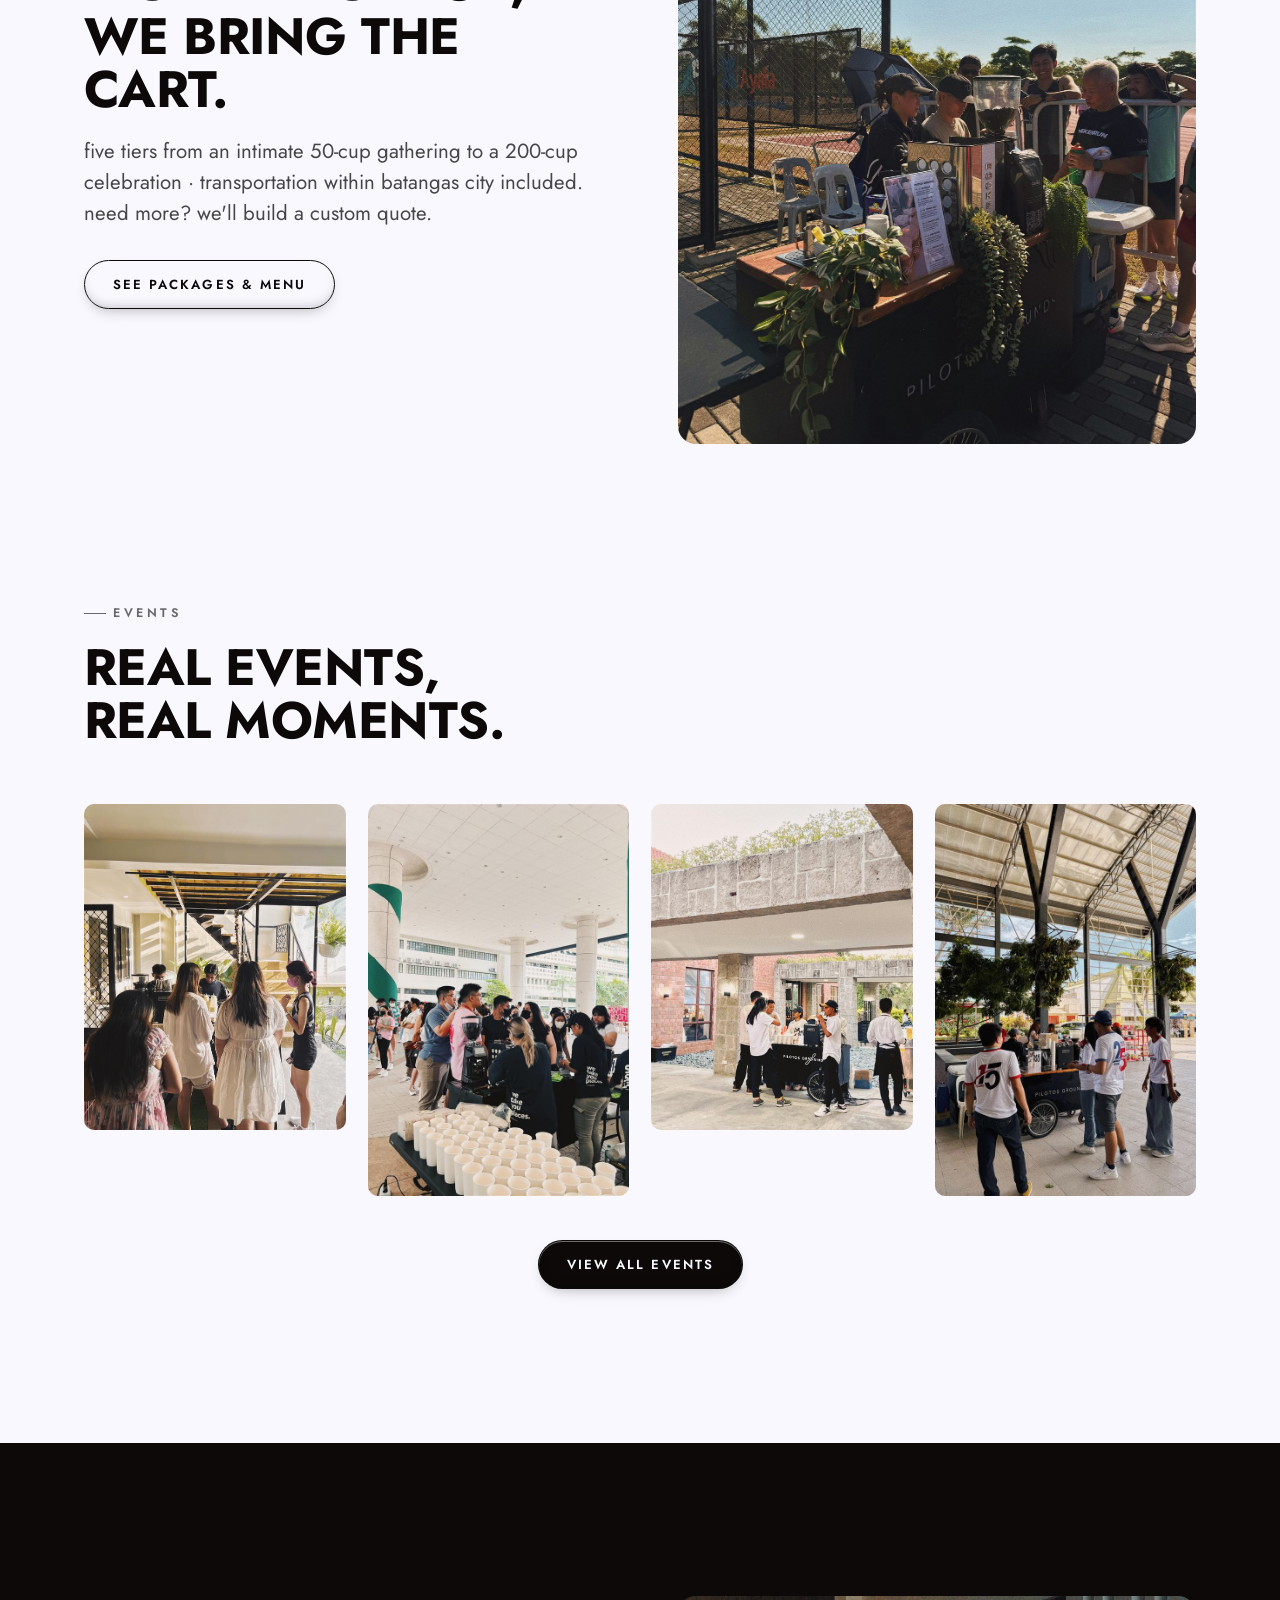
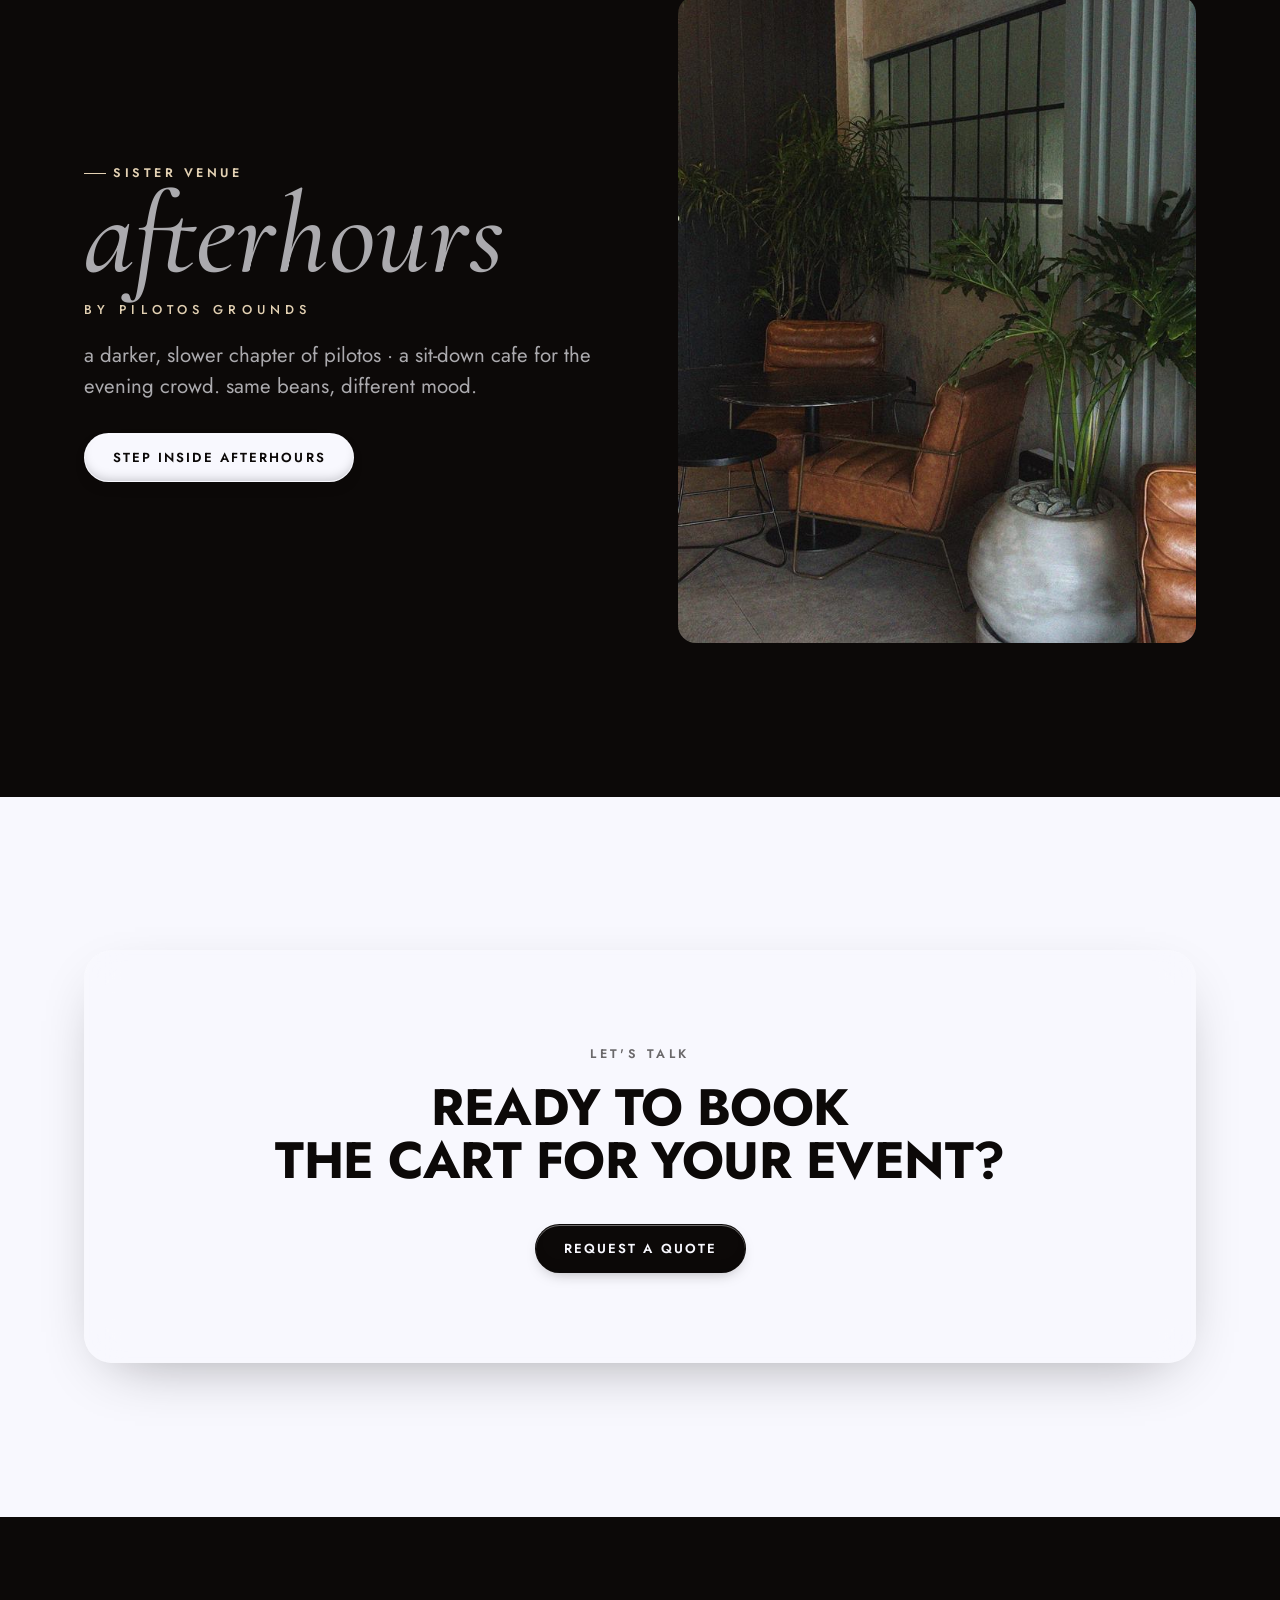
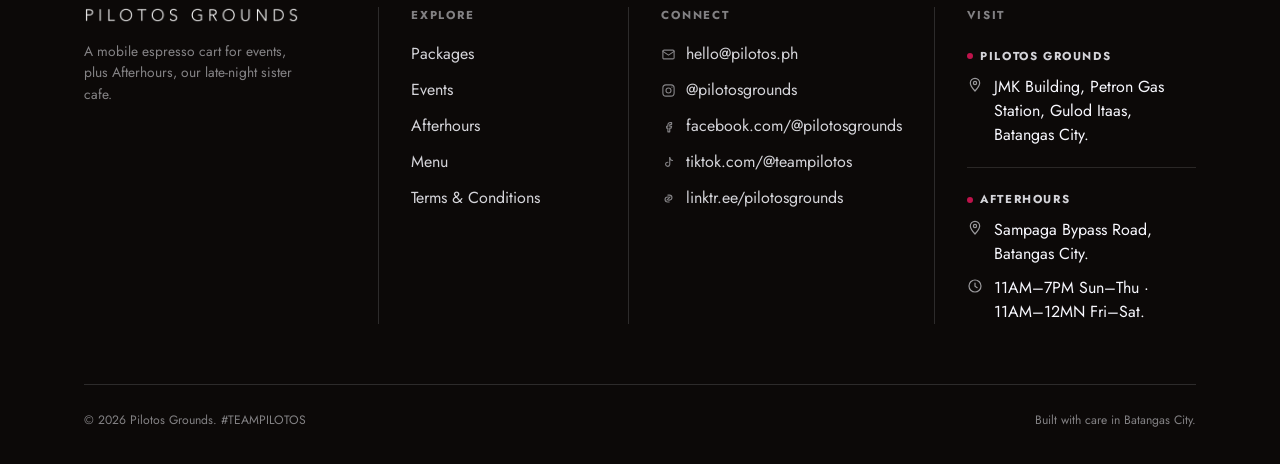
==== commit 8943cece: "Replace 4th homepage events photo with new event cart shot Co-Authored-By: Claude Sonnet 5 <noreply@" ====
--- a/index.html
+++ b/index.html
@@ -5,7 +5,21 @@
 <meta name="viewport" content="width=device-width, initial-scale=1, viewport-fit=cover">
 <title>Pilotos Grounds · Mobile Coffee Cart &amp; Afterhours, Batangas City</title>
 <meta name="description" content="Pilotos Grounds: a Batangas City coffee brand serving espresso through our mobile event cart and our late-night sister venue, Afterhours. Book your event cart today.">
-<link rel="icon" href="assets/img/logo-black.png">
+<meta property="og:type" content="website">
+<meta property="og:site_name" content="Pilotos Grounds">
+<meta property="og:title" content="Pilotos Grounds · Mobile Coffee Cart &amp; Afterhours, Batangas City">
+<meta property="og:description" content="Pilotos Grounds: a Batangas City coffee brand serving espresso through our mobile event cart and our late-night sister venue, Afterhours. Book your event cart today.">
+<meta property="og:url" content="https://pilotos.ph/">
+<meta property="og:image" content="https://pilotos.ph/assets/img/og-image.png">
+<meta property="og:image:width" content="1200">
+<meta property="og:image:height" content="630">
+<meta name="twitter:card" content="summary_large_image">
+<meta name="twitter:title" content="Pilotos Grounds · Mobile Coffee Cart &amp; Afterhours, Batangas City">
+<meta name="twitter:description" content="Pilotos Grounds: a Batangas City coffee brand serving espresso through our mobile event cart and our late-night sister venue, Afterhours. Book your event cart today.">
+<meta name="twitter:image" content="https://pilotos.ph/assets/img/og-image.png">
+<link rel="icon" href="assets/img/favicon.ico" sizes="any">
+<link rel="icon" href="assets/img/favicon.svg" type="image/svg+xml">
+<link rel="apple-touch-icon" href="assets/img/favicon-180.png">
 <link rel="stylesheet" href="assets/css/style.css">
 <script>if(sessionStorage.getItem("pg_intro_seen")){document.write("<style>#preloader{display:none!important}</style>")}</script>
 </head>
@@ -95,7 +109,7 @@
         <div class="gallery-item"><img src="assets/img/pilotos/thumbs/home-event-1.jpg" alt="Pilotos Grounds cart serving guests at an event" loading="lazy" decoding="async"></div>
         <div class="gallery-item tall"><img src="assets/img/pilotos/thumbs/home-event-2.jpg" alt="Pilotos Grounds cart at a corporate event" loading="lazy" decoding="async"></div>
         <div class="gallery-item"><img src="assets/img/pilotos/thumbs/home-event-3.jpg" alt="Pilotos Grounds branded cart" loading="lazy" decoding="async"></div>
-        <div class="gallery-item tall"><img src="assets/img/pilotos/thumbs/events-9.jpg" alt="Pilotos Grounds cart at an outdoor sports event" loading="lazy" decoding="async"></div>
+        <div class="gallery-item tall"><img src="assets/img/pilotos/thumbs/events-9.jpg" alt="Pilotos Grounds cart under a covered event pavilion with staff and guests" loading="lazy" decoding="async"></div>
       </div>
       <div style="text-align:center;margin-top:44px">
         <a href="portfolio.html" class="btn magnetic"><span>View All Events</span></a>
